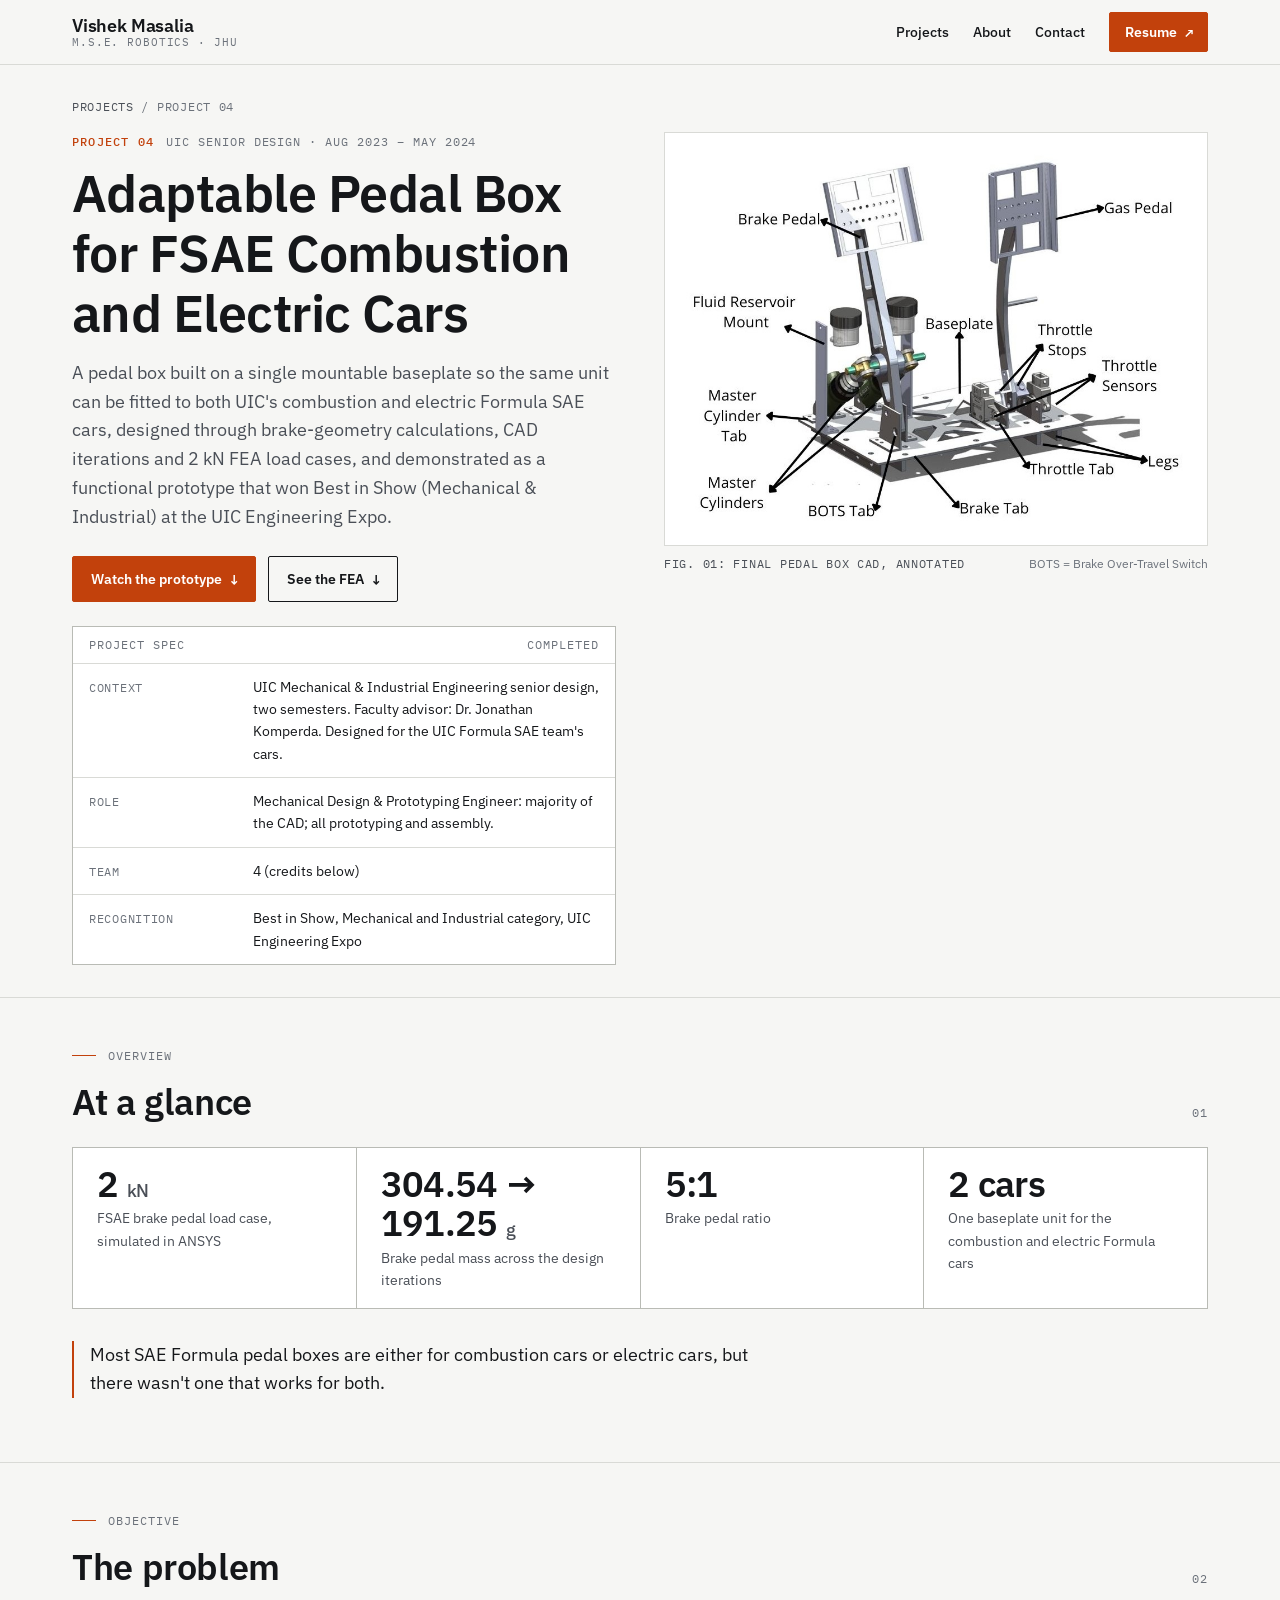
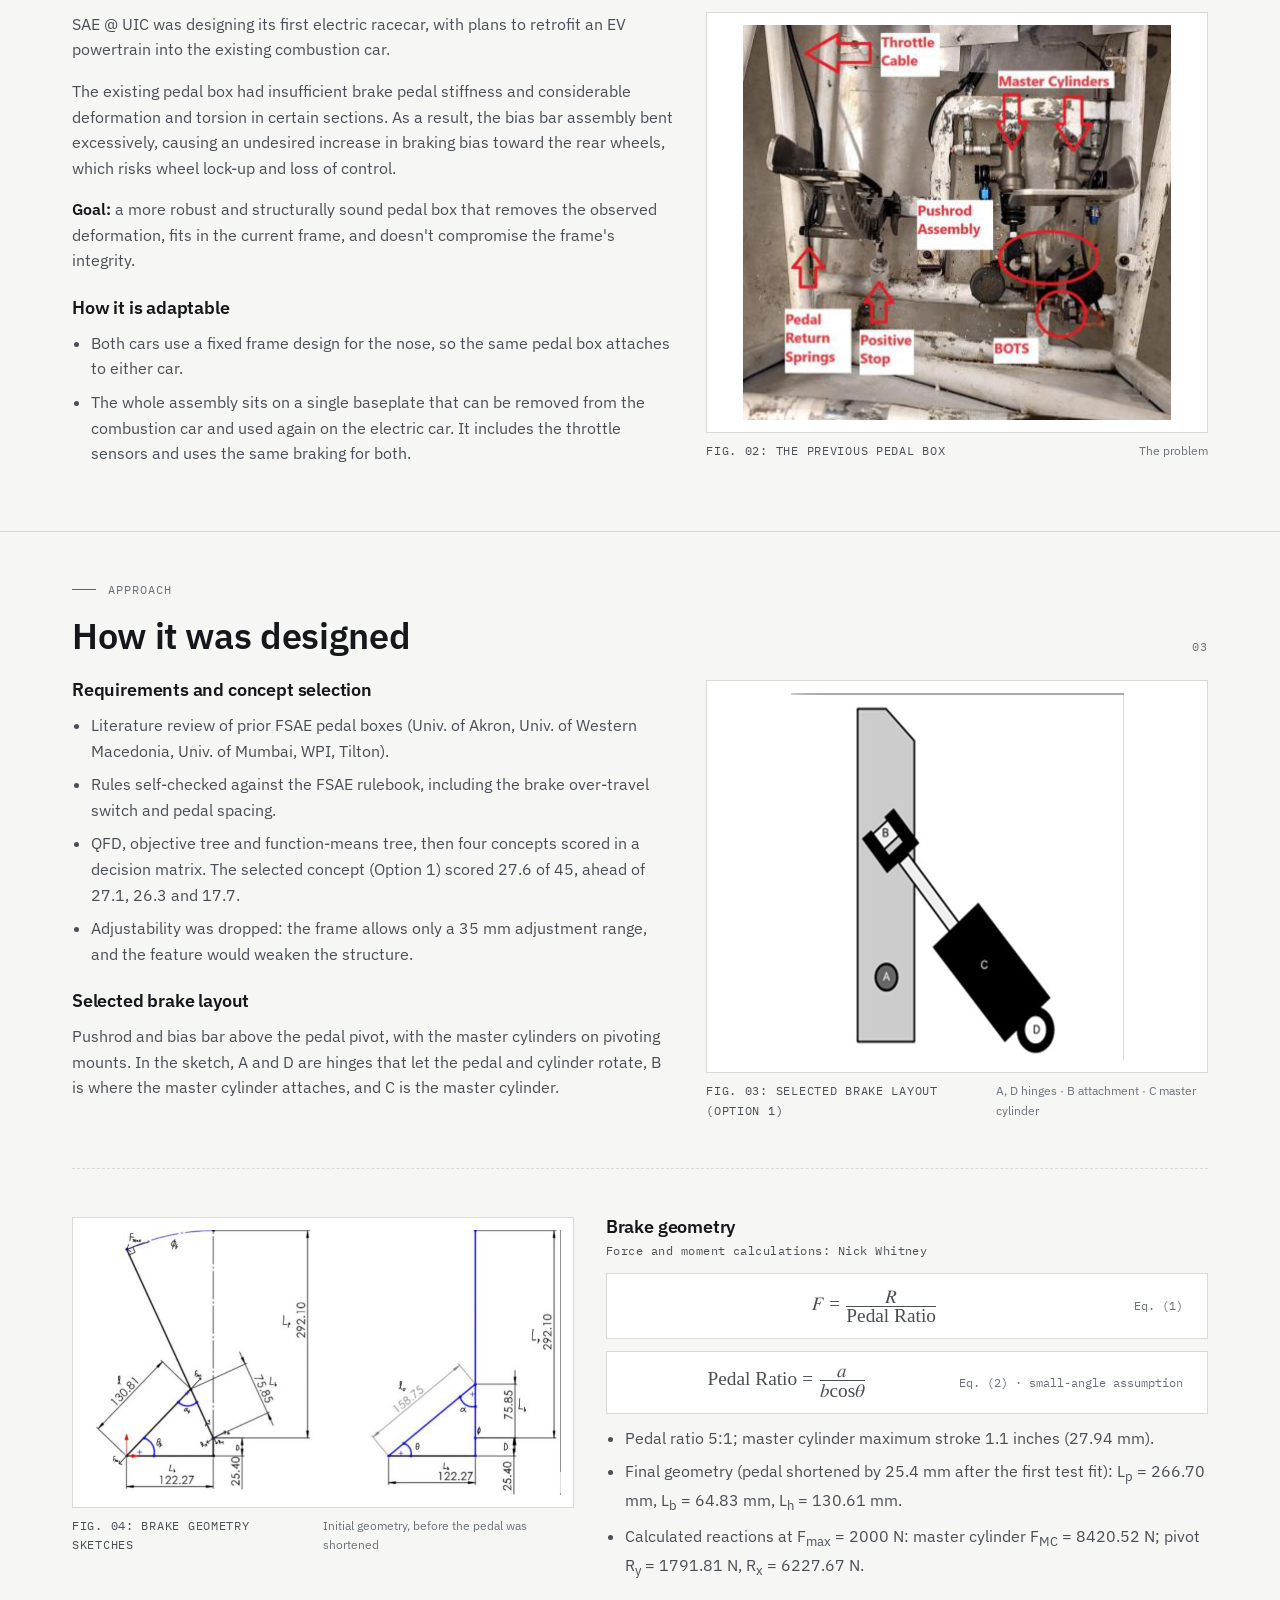
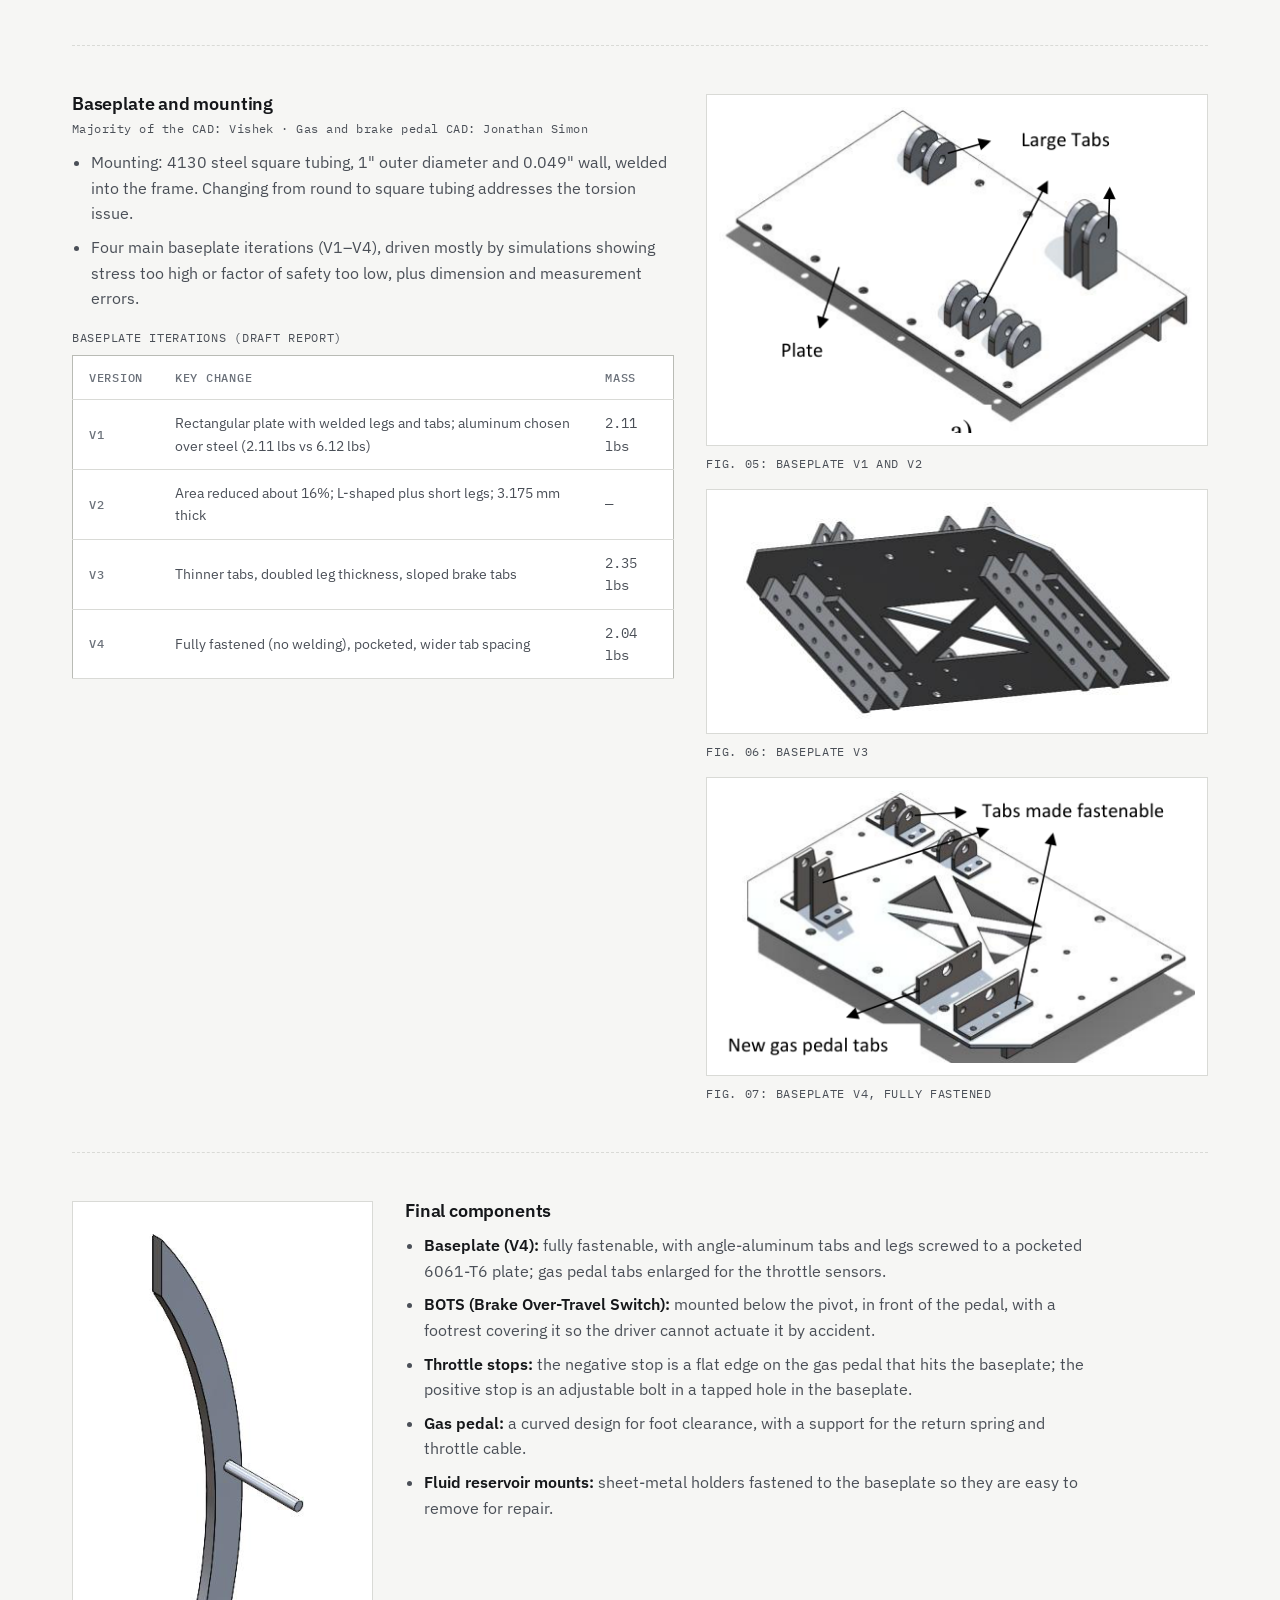
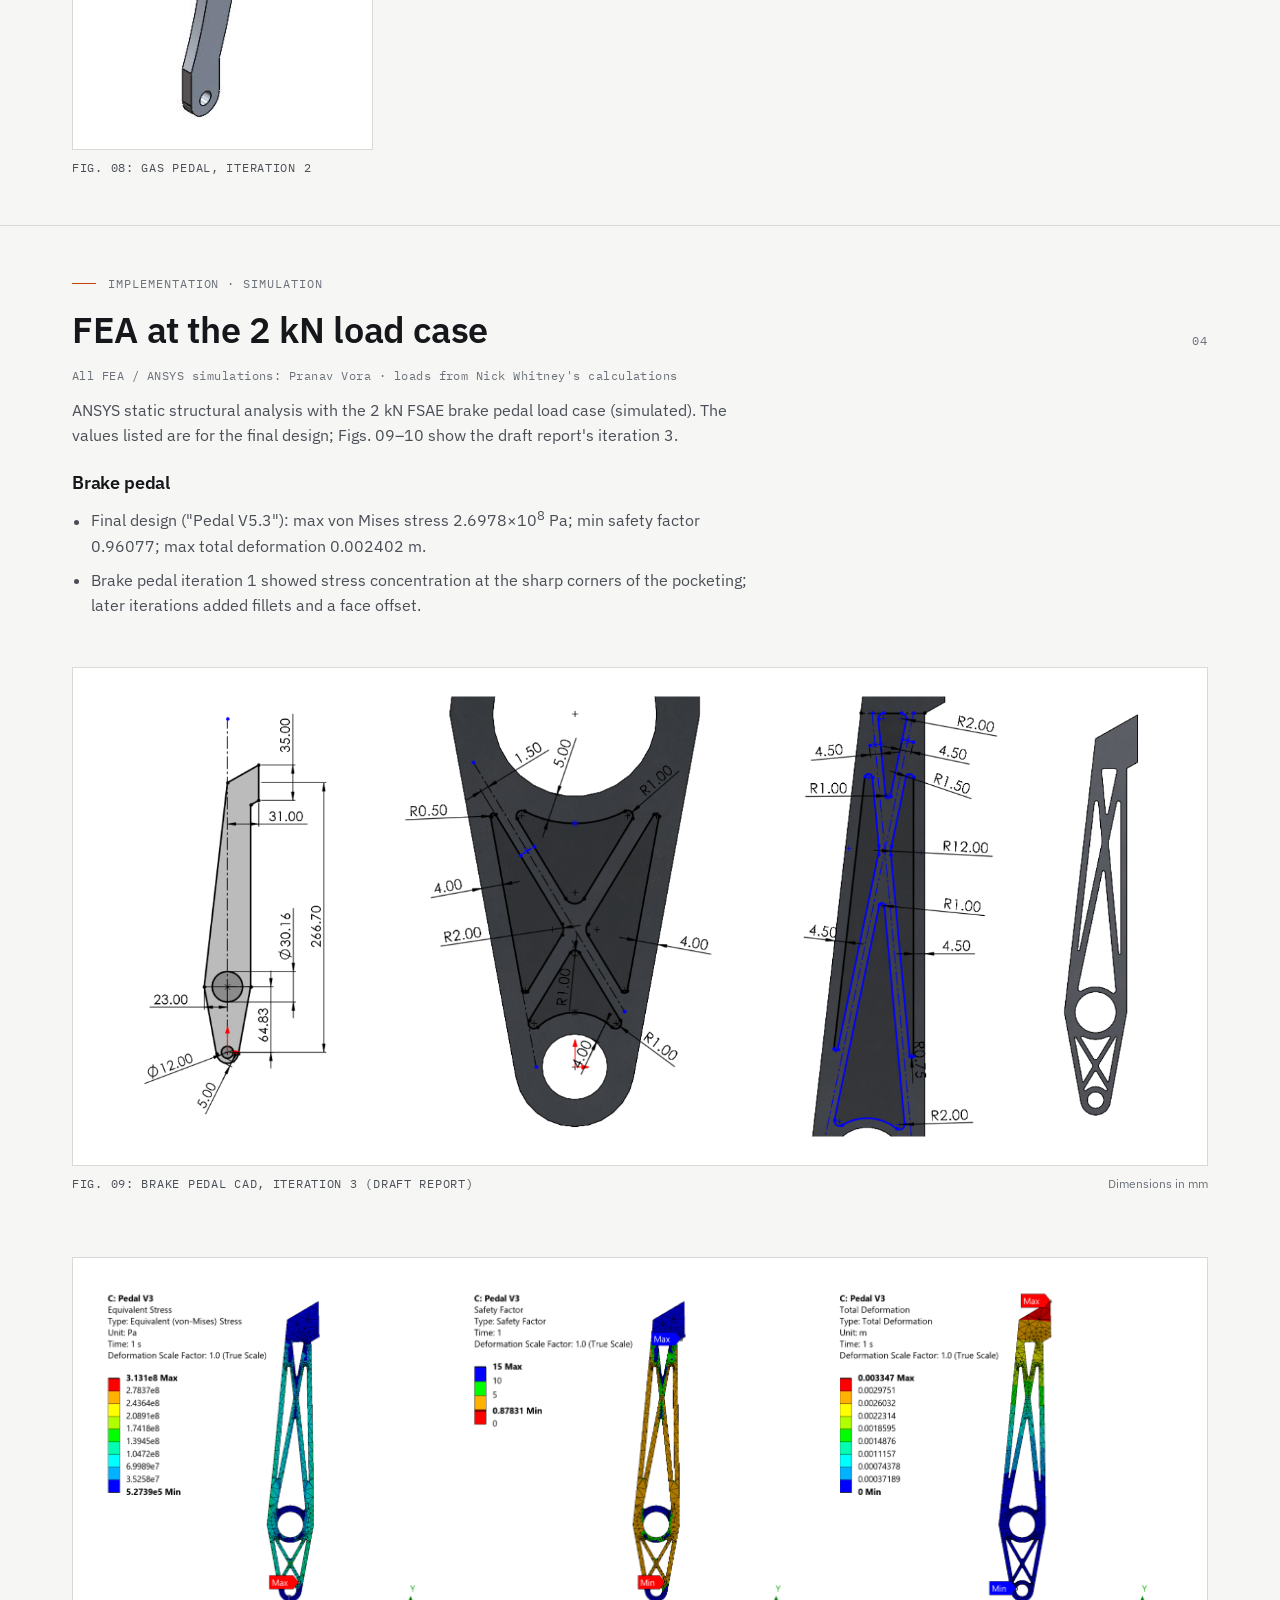
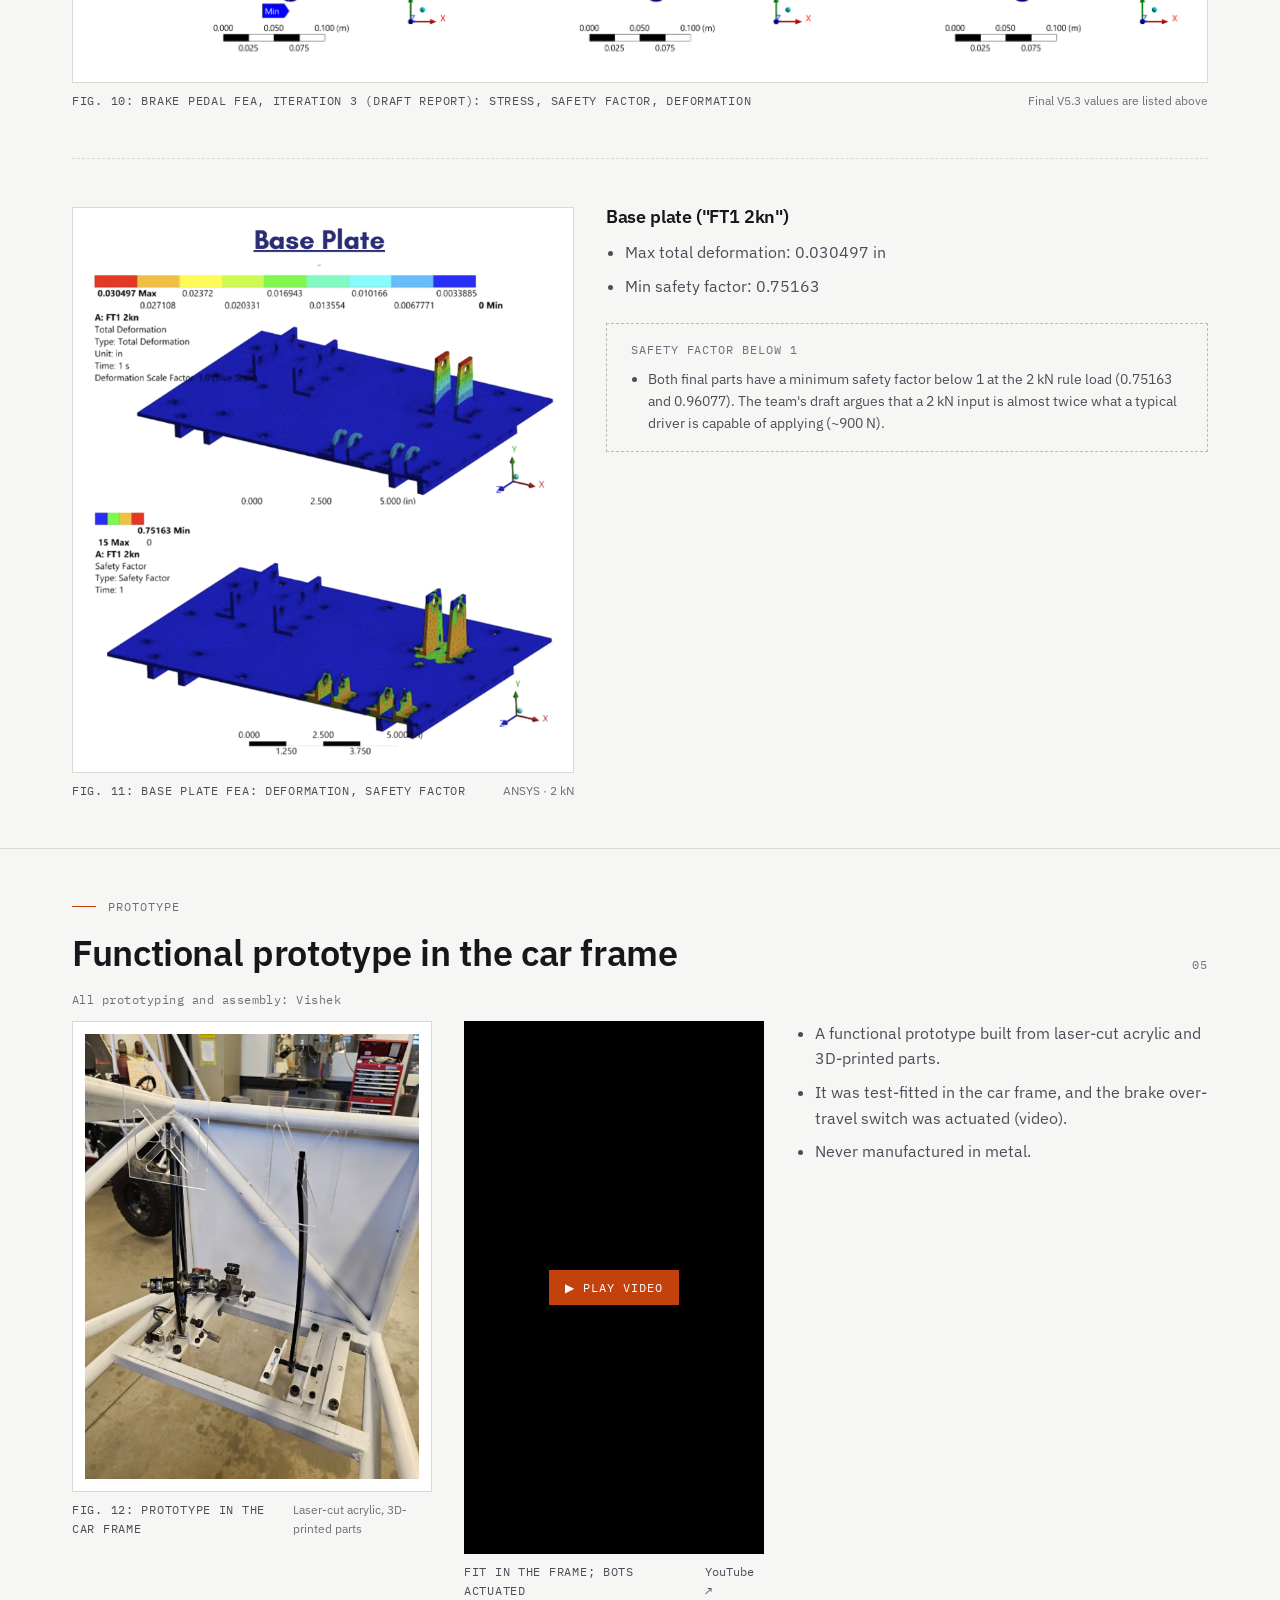
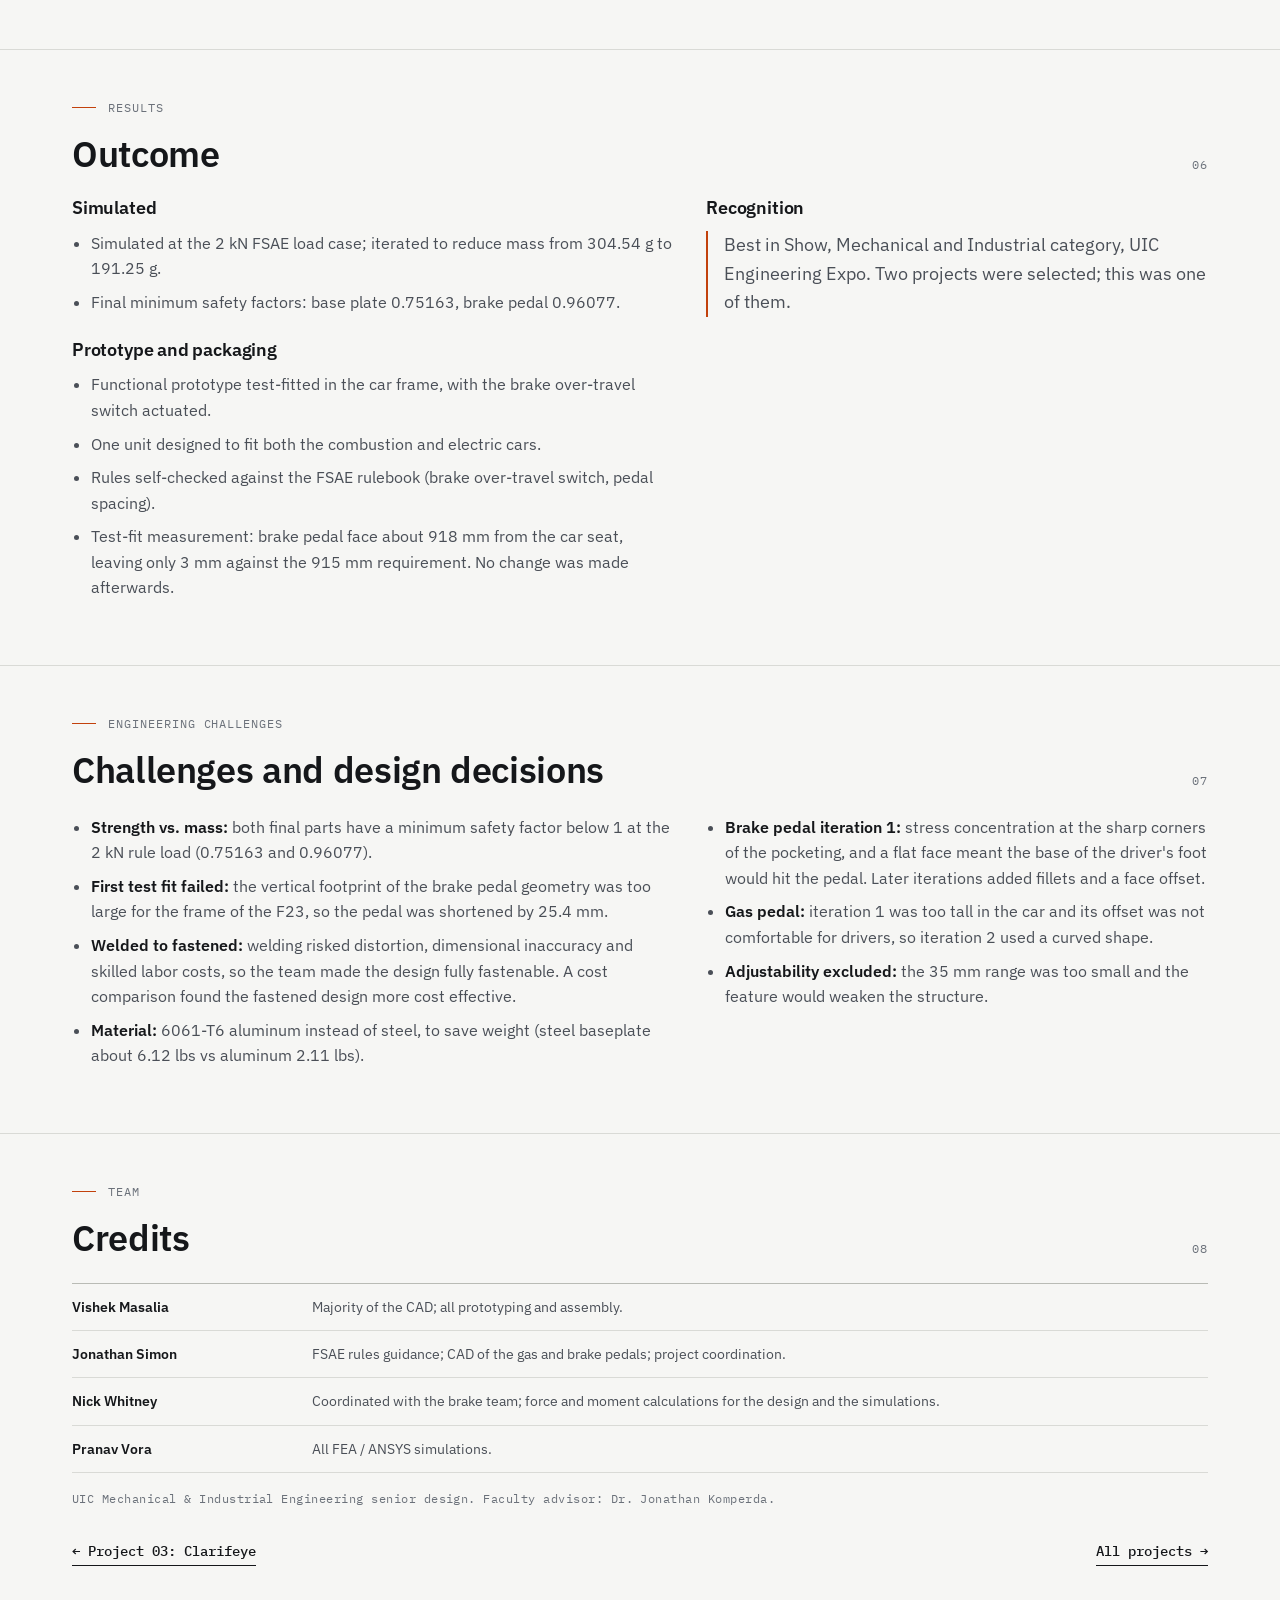
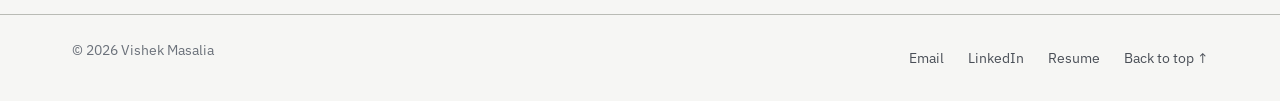
==== projects/adaptable-pedal-box.html @ d157684c "Stage 3, added pedal box project page" ====
<!DOCTYPE html>
<html lang="en" class="no-js">
<head>
  <meta charset="utf-8">
  <meta name="viewport" content="width=device-width, initial-scale=1">
  <title>Adaptable Pedal Box for FSAE Combustion and Electric Cars | Vishek Masalia</title>
  <meta name="description" content="Case study: a baseplate-mounted FSAE pedal box that fits both combustion and electric Formula cars, simulated at the 2 kN brake pedal load case and built as a functional prototype. UIC senior design; Best in Show (Mechanical &amp; Industrial), UIC Engineering Expo.">
  <link rel="canonical" href="https://vishekm.github.io/projects/adaptable-pedal-box.html">
  <meta property="og:type" content="article">
  <meta property="og:title" content="Adaptable Pedal Box for FSAE Combustion and Electric Cars | Vishek Masalia">
  <meta property="og:description" content="One baseplate-mounted pedal box for both combustion and electric Formula SAE cars.">
  <meta property="og:url" content="https://vishekm.github.io/projects/adaptable-pedal-box.html">
  <meta property="og:image" content="https://vishekm.github.io/assets/img/adaptable-pedal-box/pedal-box-cad-annotated.jpg">
  <meta name="twitter:card" content="summary_large_image">
  <link rel="preconnect" href="https://fonts.googleapis.com">
  <link rel="preconnect" href="https://fonts.gstatic.com" crossorigin>
  <link rel="stylesheet" href="https://fonts.googleapis.com/css2?family=IBM+Plex+Mono:wght@400;500&family=IBM+Plex+Sans:wght@400;500;600&display=swap">
  <link rel="stylesheet" href="../css/styles.css">
</head>
<body>

<!-- ===================== SHARED: HEADER (start) =====================
     Canonical copy: partials/header.html. Keep identical on every page;
     only the relative path prefix ({{ROOT}}) changes per folder depth.  -->
<a class="skip-link" href="#main">Skip to content</a>
<header class="site-header">
  <div class="container site-header__inner">
    <a class="brand" href="../index.html" aria-label="Vishek Masalia, home">
      <span class="brand__name">Vishek Masalia</span>
      <span class="brand__sub">M.S.E. Robotics · JHU</span>
    </a>
    <button class="nav-toggle" type="button" aria-expanded="false" aria-controls="site-nav">Menu</button>
    <nav class="site-nav" id="site-nav" aria-label="Primary">
      <ul class="site-nav__list">
        <li><a class="site-nav__link" href="../index.html#projects">Projects</a></li>
        <li><a class="site-nav__link" href="../index.html#about">About</a></li>
        <li><a class="site-nav__link" href="../index.html#contact">Contact</a></li>
        <li><a class="btn btn--primary" href="../docs/resume/MasterResumeOct26.pdf" target="_blank" rel="noopener">Resume <span class="arrow" aria-hidden="true">↗</span></a></li>
      </ul>
    </nav>
  </div>
</header>
<!-- ===================== SHARED: HEADER (end) ===================== -->

<main id="main">

  <!-- ============ HERO ============ -->
  <section class="cs-hero" aria-labelledby="cs-title">
    <div class="container">
      <p class="breadcrumb"><a href="../index.html#projects">Projects</a> / Project 04</p>
      <div class="cs-hero__grid">
        <div>
          <div class="project-card__label">
            <span class="project-card__num">PROJECT 04</span>
            <span class="label">UIC Senior Design · Aug 2023 – May 2024</span>
          </div>
          <h1 class="cs-hero__title" id="cs-title">Adaptable Pedal Box for FSAE Combustion and Electric Cars</h1>
          <p class="cs-hero__summary">A pedal box built on a single mountable baseplate so the same unit can be fitted to both UIC's combustion and electric Formula SAE cars, designed through brake-geometry calculations, CAD iterations and 2 kN FEA load cases, and demonstrated as a functional prototype that won Best in Show (Mechanical &amp; Industrial) at the UIC Engineering Expo.</p>
          <div class="cs-hero__actions">
            <a class="btn btn--primary" href="#demo">Watch the prototype <span class="arrow" aria-hidden="true">↓</span></a>
            <a class="btn btn--ghost" href="#fea">See the FEA <span class="arrow" aria-hidden="true">↓</span></a>
          </div>
          <aside class="spec" aria-label="Project summary">
            <div class="spec__head"><span class="label">Project spec</span><span class="label">Completed</span></div>
            <dl class="spec__rows">
              <div class="spec__row"><dt>Context</dt><dd>UIC Mechanical &amp; Industrial Engineering senior design, two semesters. Faculty advisor: Dr. Jonathan Komperda. Designed for the UIC Formula SAE team's cars.</dd></div>
              <div class="spec__row"><dt>Role</dt><dd>Mechanical Design &amp; Prototyping Engineer: majority of the CAD; all prototyping and assembly.</dd></div>
              <div class="spec__row"><dt>Team</dt><dd>4 (credits below)</dd></div>
              <div class="spec__row"><dt>Recognition</dt><dd>Best in Show, Mechanical and Industrial category, UIC Engineering Expo</dd></div>
            </dl>
          </aside>
        </div>
        <figure class="cs-fig">
          <div class="cs-fig__frame">
            <!-- SOURCE 926x694 px (white margins cropped from the 1920x1080 original). Natural size or smaller, never upscaled. -->
            <img src="../assets/img/adaptable-pedal-box/pedal-box-cad-annotated.jpg" width="926" height="694" alt="Annotated CAD render of the final pedal box: brake and gas pedals, master cylinders, fluid reservoir mount, master cylinder tab, BOTS tab, brake tab, baseplate, throttle stops, throttle sensors, throttle tab and legs.">
          </div>
          <figcaption><span class="fig-label">Fig. 01: Final pedal box CAD, annotated</span><span>BOTS = Brake Over-Travel Switch</span></figcaption>
        </figure>
      </div>
    </div>
  </section>

  <!-- ============ OVERVIEW ============ -->
  <section class="cs-section" id="overview" aria-labelledby="overview-title">
    <div class="container">
      <div class="cs-section__head"><div><p class="eyebrow">Overview</p><h2 id="overview-title">At a glance</h2></div><span class="section__index">01</span></div>
      <div class="stats">
        <div class="stat"><span class="stat__value">2 <small>kN</small></span><span class="stat__label">FSAE brake pedal load case, simulated in ANSYS</span></div>
        <div class="stat"><span class="stat__value">304.54 → 191.25 <small>g</small></span><span class="stat__label">Brake pedal mass across the design iterations</span></div>
        <div class="stat"><span class="stat__value">5:1</span><span class="stat__label">Brake pedal ratio</span></div>
        <div class="stat"><span class="stat__value">2 cars</span><span class="stat__label">One baseplate unit for the combustion and electric Formula cars</span></div>
      </div>
      <p class="cs-quote">Most SAE Formula pedal boxes are either for combustion cars or electric cars, but there wasn't one that works for both.</p>
    </div>
  </section>

  <!-- ============ OBJECTIVE ============ -->
  <section class="cs-section" id="objective" aria-labelledby="objective-title">
    <div class="container">
      <div class="cs-section__head"><div><p class="eyebrow">Objective</p><h2 id="objective-title">The problem</h2></div><span class="section__index">02</span></div>
      <div class="cs-split">
        <div class="cs-prose">
          <p>SAE @ UIC was designing its first electric racecar, with plans to retrofit an EV powertrain into the existing combustion car.</p>
          <p>The existing pedal box had insufficient brake pedal stiffness and considerable deformation and torsion in certain sections. As a result, the bias bar assembly bent excessively, causing an undesired increase in braking bias toward the rear wheels, which risks wheel lock-up and loss of control.</p>
          <p><strong>Goal:</strong> a more robust and structurally sound pedal box that removes the observed deformation, fits in the current frame, and doesn't compromise the frame's integrity.</p>
          <h3>How it is adaptable</h3>
          <ul>
            <li>Both cars use a fixed frame design for the nose, so the same pedal box attaches to either car.</li>
            <li>The whole assembly sits on a single baseplate that can be removed from the combustion car and used again on the electric car. It includes the throttle sensors and uses the same braking for both.</li>
          </ul>
        </div>
        <figure class="cs-fig">
          <!-- LOW-RES SOURCE: 428x395 px, cropped from the draft report render. Natural size. -->
          <div class="cs-fig__frame"><img src="../assets/img/adaptable-pedal-box/fig1-previous-pedal-box-photo-annotated.png" width="428" height="395" loading="lazy" alt="Photo of the previous pedal box with red labels: throttle cable, master cylinders, pushrod assembly, BOTS, pedal return springs and positive stop."></div>
          <figcaption><span class="fig-label">Fig. 02: The previous pedal box</span><span>The problem</span></figcaption>
        </figure>
      </div>
    </div>
  </section>

  <!-- ============ APPROACH ============ -->
  <section class="cs-section" id="approach" aria-labelledby="approach-title">
    <div class="container">
      <div class="cs-section__head"><div><p class="eyebrow">Approach</p><h2 id="approach-title">How it was designed</h2></div><span class="section__index">03</span></div>

      <div class="cs-split">
        <div class="cs-prose">
          <h3>Requirements and concept selection</h3>
          <ul>
            <li>Literature review of prior FSAE pedal boxes (Univ. of Akron, Univ. of Western Macedonia, Univ. of Mumbai, WPI, Tilton).</li>
            <li>Rules self-checked against the FSAE rulebook, including the brake over-travel switch and pedal spacing.</li>
            <li>QFD, objective tree and function-means tree, then four concepts scored in a decision matrix. The selected concept (Option 1) scored 27.6 of 45, ahead of 27.1, 26.3 and 17.7.</li>
            <li>Adjustability was dropped: the frame allows only a 35 mm adjustment range, and the feature would weaken the structure.</li>
          </ul>
          <h3>Selected brake layout</h3>
          <p>Pushrod and bias bar above the pedal pivot, with the master cylinders on pivoting mounts. In the sketch, A and D are hinges that let the pedal and cylinder rotate, B is where the master cylinder attaches, and C is the master cylinder.</p>
        </div>
        <figure class="cs-fig">
          <!-- LOW-RES SOURCE: 333x367 px. Natural size, never upscaled. -->
          <div class="cs-fig__frame"><img src="../assets/img/adaptable-pedal-box/brake-layout-concept.png" width="333" height="367" loading="lazy" alt="Side-view concept sketch of the brake layout: a vertical pedal with hinge A at the bottom, master cylinder attachment B above it, master cylinder C angled down to hinge D."></div>
          <figcaption><span class="fig-label">Fig. 03: Selected brake layout (Option 1)</span><span>A, D hinges · B attachment · C master cylinder</span></figcaption>
        </figure>
      </div>

      <div class="cs-split cs-split--flip">
        <div class="cs-prose">
          <h3>Brake geometry</h3>
          <p class="cs-owner">Force and moment calculations: Nick Whitney</p>
          <div class="eq" role="group" aria-label="Equation 1">
            <math display="block"><mrow><mi>F</mi><mo>=</mo><mfrac><mi>R</mi><mtext>Pedal Ratio</mtext></mfrac></mrow></math>
            <span class="eq__num">Eq. (1)</span>
          </div>
          <div class="eq" role="group" aria-label="Equation 2">
            <math display="block"><mrow><mtext>Pedal Ratio</mtext><mo>=</mo><mfrac><mi>a</mi><mrow><mi>b</mi><mo>&#8290;</mo><mi>cos</mi><mo>&#8289;</mo><mi>θ</mi></mrow></mfrac></mrow></math>
            <span class="eq__num">Eq. (2) · small-angle assumption</span>
          </div>
          <ul>
            <li>Pedal ratio 5:1; master cylinder maximum stroke 1.1 inches (27.94 mm).</li>
            <li>Final geometry (pedal shortened by 25.4 mm after the first test fit): L<sub>p</sub> = 266.70 mm, L<sub>b</sub> = 64.83 mm, L<sub>h</sub> = 130.61 mm.</li>
            <li>Calculated reactions at F<sub>max</sub> = 2000 N: master cylinder F<sub>MC</sub> = 8420.52 N; pivot R<sub>y</sub> = 1791.81 N, R<sub>x</sub> = 6227.67 N.</li>
          </ul>
        </div>
        <figure class="cs-fig">
          <div class="cs-fig__frame"><img src="../assets/img/adaptable-pedal-box/fig9-initial-brake-geometry-sketch.png" width="816" height="455" loading="lazy" alt="Dimensioned SolidWorks 2D sketches of the brake pedal geometry in the uncompressed and compressed positions."></div>
          <figcaption><span class="fig-label">Fig. 04: Brake geometry sketches</span><span>Initial geometry, before the pedal was shortened</span></figcaption>
        </figure>
      </div>

      <div class="cs-split">
        <div class="cs-prose">
          <h3>Baseplate and mounting</h3>
          <p class="cs-owner">Majority of the CAD: Vishek · Gas and brake pedal CAD: Jonathan Simon</p>
          <ul>
            <li>Mounting: 4130 steel square tubing, 1" outer diameter and 0.049" wall, welded into the frame. Changing from round to square tubing addresses the torsion issue.</li>
            <li>Four main baseplate iterations (V1–V4), driven mostly by simulations showing stress too high or factor of safety too low, plus dimension and measurement errors.</li>
          </ul>
          <table class="data-table" style="margin-top: var(--sp-3);">
            <caption>Baseplate iterations (draft report)</caption>
            <thead><tr><th scope="col">Version</th><th scope="col">Key change</th><th scope="col">Mass</th></tr></thead>
            <tbody>
              <tr><th scope="row">V1</th><td>Rectangular plate with welded legs and tabs; aluminum chosen over steel (2.11 lbs vs 6.12 lbs)</td><td class="num">2.11 lbs</td></tr>
              <tr><th scope="row">V2</th><td>Area reduced about 16%; L-shaped plus short legs; 3.175 mm thick</td><td class="num">—</td></tr>
              <tr><th scope="row">V3</th><td>Thinner tabs, doubled leg thickness, sloped brake tabs</td><td class="num">2.35 lbs</td></tr>
              <tr><th scope="row">V4</th><td>Fully fastened (no welding), pocketed, wider tab spacing</td><td class="num">2.04 lbs</td></tr>
            </tbody>
          </table>
        </div>
        <div>
          <!-- LOW-RES SOURCES: 487x333, 429x219, 491x282 px, cropped from the draft report render. Shown at natural size or smaller. -->
          <figure class="cs-fig">
            <div class="cs-fig__frame"><img src="../assets/img/adaptable-pedal-box/baseplate-v1-v2-cad.png" width="487" height="333" loading="lazy" alt="CAD of baseplate V1 with large tabs, and V2 with L-shaped legs and short legs."></div>
            <figcaption><span class="fig-label">Fig. 05: Baseplate V1 and V2</span></figcaption>
          </figure>
          <figure class="cs-fig" style="margin-top: var(--sp-4);">
            <div class="cs-fig__frame"><img src="../assets/img/adaptable-pedal-box/baseplate-v3-cad.png" width="429" height="219" loading="lazy" alt="CAD of baseplate V3."></div>
            <figcaption><span class="fig-label">Fig. 06: Baseplate V3</span></figcaption>
          </figure>
          <figure class="cs-fig" style="margin-top: var(--sp-4);">
            <div class="cs-fig__frame"><img src="../assets/img/adaptable-pedal-box/baseplate-v4-fastened-cad.png" width="491" height="282" loading="lazy" alt="CAD of baseplate V4 with fastened tabs, new gas pedal tabs and pocketing."></div>
            <figcaption><span class="fig-label">Fig. 07: Baseplate V4, fully fastened</span></figcaption>
          </figure>
        </div>
      </div>

      <div class="cs-split cs-split--flip cs-split--narrow-fig" style="grid-template-columns: minmax(0, 3fr) minmax(0, 8fr);">
        <div class="cs-prose">
          <h3>Final components</h3>
          <ul>
            <li><strong>Baseplate (V4):</strong> fully fastenable, with angle-aluminum tabs and legs screwed to a pocketed 6061-T6 plate; gas pedal tabs enlarged for the throttle sensors.</li>
            <li><strong>BOTS (Brake Over-Travel Switch):</strong> mounted below the pivot, in front of the pedal, with a footrest covering it so the driver cannot actuate it by accident.</li>
            <li><strong>Throttle stops:</strong> the negative stop is a flat edge on the gas pedal that hits the baseplate; the positive stop is an adjustable bolt in a tapped hole in the baseplate.</li>
            <li><strong>Gas pedal:</strong> a curved design for foot clearance, with a support for the return spring and throttle cable.</li>
            <li><strong>Fluid reservoir mounts:</strong> sheet-metal holders fastened to the baseplate so they are easy to remove for repair.</li>
          </ul>
        </div>
        <figure class="cs-fig">
          <!-- LOW-RES SOURCE: 214x523 px. Natural size. -->
          <div class="cs-fig__frame"><img src="../assets/img/adaptable-pedal-box/gas-pedal-iter2-render.png" width="214" height="523" loading="lazy" alt="Render of the curved gas pedal, iteration 2."></div>
          <figcaption><span class="fig-label">Fig. 08: Gas pedal, iteration 2</span></figcaption>
        </figure>
      </div>
    </div>
  </section>

  <!-- ============ FEA ============ -->
  <section class="cs-section" id="fea" aria-labelledby="fea-title">
    <div class="container">
      <div class="cs-section__head"><div><p class="eyebrow">Implementation · Simulation</p><h2 id="fea-title">FEA at the 2 kN load case</h2></div><span class="section__index">04</span></div>
      <p class="cs-owner">All FEA / ANSYS simulations: Pranav Vora · loads from Nick Whitney's calculations</p>

      <div class="cs-split" style="grid-template-columns: 1fr;">
        <div class="cs-prose">
          <p>ANSYS static structural analysis with the 2 kN FSAE brake pedal load case (simulated). The values listed are for the final design; Figs. 09–10 show the draft report's iteration 3.</p>
          <h3>Brake pedal</h3>
          <ul>
            <li>Final design ("Pedal V5.3"): max von Mises stress 2.6978×10<sup>8</sup> Pa; min safety factor 0.96077; max total deformation 0.002402 m.</li>
            <li>Brake pedal iteration 1 showed stress concentration at the sharp corners of the pocketing; later iterations added fillets and a face offset.</li>
          </ul>
        </div>
        <figure class="cs-fig">
          <!-- Composite of the four original Fig. 26 images extracted from the draft .docx (407x696, 583x643, 318x650, 232x652), set to 640 px tall. Composite 1615x688. -->
          <div class="cs-fig__frame"><img src="../assets/img/adaptable-pedal-box/brake-pedal-iter3-cad.png" width="1615" height="688" loading="lazy" alt="Brake pedal CAD, final draft iteration: dimensioned side drawing (266.70 mm overall, 64.83 mm pivot to bias bar, 12 mm pivot hole), two close-ups of the pocketing with fillet radii, and a render of the pocketed pedal."></div>
          <figcaption><span class="fig-label">Fig. 09: Brake pedal CAD, iteration 3 (draft report)</span><span>Dimensions in mm</span></figcaption>
        </figure>
        <figure class="cs-fig" style="margin-top: var(--sp-6);">
          <!-- Composite of the original Fig. 28 plots from the draft .docx (stress 1026x1090, safety factor 728x775, deformation 1026x1090), 770 px tall. Composite 2269x818.
               NOTE: these are the draft's Iteration 3 ("Pedal V3") results; the page text lists the final V5.3 values (content file lines 5, 107). -->
          <div class="cs-fig__frame"><img src="../assets/img/adaptable-pedal-box/brake-pedal-iter3-fea.png" width="2269" height="818" loading="lazy" alt="Three ANSYS plots of brake pedal iteration 3 from the draft report: equivalent von Mises stress, safety factor, and total deformation."></div>
          <figcaption><span class="fig-label">Fig. 10: Brake pedal FEA, iteration 3 (draft report): stress, safety factor, deformation</span><span>Final V5.3 values are listed above</span></figcaption>
        </figure>
      </div>

      <div class="cs-split cs-split--flip">
        <div class="cs-prose">
          <h3>Base plate ("FT1 2kn")</h3>
          <ul>
            <li>Max total deformation: 0.030497 in</li>
            <li>Min safety factor: 0.75163</li>
          </ul>
          <div class="note-box">
            <span class="label">Safety factor below 1</span>
            <ul>
              <li>Both final parts have a minimum safety factor below 1 at the 2 kN rule load (0.75163 and 0.96077). The team's draft argues that a 2 kN input is almost twice what a typical driver is capable of applying (~900 N).</li>
            </ul>
          </div>
        </div>
        <figure class="cs-fig">
          <!-- SOURCE 695x788 px; slightly soft but legible (content file line 151). -->
          <div class="cs-fig__frame"><img src="../assets/img/adaptable-pedal-box/base-plate-fea.png" width="695" height="788" loading="lazy" style="max-height:620px;width:auto;" alt="Two ANSYS plots of the base plate (FT1 2kn): total deformation with a maximum of 0.030497 inches, and safety factor with a minimum of 0.75163."></div>
          <figcaption><span class="fig-label">Fig. 11: Base plate FEA: deformation, safety factor</span><span>ANSYS · 2 kN</span></figcaption>
        </figure>
      </div>
    </div>
  </section>

  <!-- ============ PROTOTYPE + VIDEO ============ -->
  <section class="cs-section" id="demo" aria-labelledby="demo-title">
    <div class="container">
      <div class="cs-section__head"><div><p class="eyebrow">Prototype</p><h2 id="demo-title">Functional prototype in the car frame</h2></div><span class="section__index">05</span></div>
      <p class="cs-owner">All prototyping and assembly: Vishek</p>
      <div class="cs-shorts">
        <figure class="cs-fig" style="width: 360px;">
          <!-- SOURCE 960x1280 px; shown at ~360 px wide. -->
          <div class="cs-fig__frame"><img src="../assets/img/adaptable-pedal-box/prototype-in-car.jpg" width="960" height="1280" loading="lazy" alt="The prototype mounted in the white tubular car frame: clear acrylic pedal faces on black pedal arms, white 3D-printed mounts and master cylinders."></div>
          <figcaption><span class="fig-label">Fig. 12: Prototype in the car frame</span><span>Laser-cut acrylic, 3D-printed parts</span></figcaption>
        </figure>
        <figure class="cs-fig">
          <!-- Portrait YouTube Short, click-to-load facade (js/main.js). -->
          <div class="yt yt--short" data-yt-id="MlWG3QijzkE" data-yt-title="Pedal box prototype in the car frame">
            <img src="https://i.ytimg.com/vi/MlWG3QijzkE/hqdefault.jpg" width="480" height="360" loading="lazy" alt="Video thumbnail: pedal box prototype in the car frame">
            <button class="yt__btn" type="button" aria-label="Play prototype video"><span>▶ Play video</span></button>
          </div>
          <figcaption><span class="fig-label">Fit in the frame; BOTS actuated</span><a href="https://youtube.com/shorts/MlWG3QijzkE" target="_blank" rel="noopener">YouTube ↗</a></figcaption>
        </figure>
        <div class="cs-prose" style="flex: 1 1 280px;">
          <ul>
            <li>A functional prototype built from laser-cut acrylic and 3D-printed parts.</li>
            <li>It was test-fitted in the car frame, and the brake over-travel switch was actuated (video).</li>
            <li>Never manufactured in metal.</li>
          </ul>
        </div>
      </div>
    </div>
  </section>

  <!-- ============ RESULTS ============ -->
  <section class="cs-section" id="results" aria-labelledby="results-title">
    <div class="container">
      <div class="cs-section__head"><div><p class="eyebrow">Results</p><h2 id="results-title">Outcome</h2></div><span class="section__index">06</span></div>
      <div class="cs-split">
        <div class="cs-prose">
          <h3>Simulated</h3>
          <ul>
            <li>Simulated at the 2 kN FSAE load case; iterated to reduce mass from 304.54 g to 191.25 g.</li>
            <li>Final minimum safety factors: base plate 0.75163, brake pedal 0.96077.</li>
          </ul>
          <h3>Prototype and packaging</h3>
          <ul>
            <li>Functional prototype test-fitted in the car frame, with the brake over-travel switch actuated.</li>
            <li>One unit designed to fit both the combustion and electric cars.</li>
            <li>Rules self-checked against the FSAE rulebook (brake over-travel switch, pedal spacing).</li>
            <li>Test-fit measurement: brake pedal face about 918 mm from the car seat, leaving only 3 mm against the 915 mm requirement. No change was made afterwards.</li>
          </ul>
        </div>
        <div class="cs-prose">
          <h3>Recognition</h3>
          <p class="cs-quote">Best in Show, Mechanical and Industrial category, UIC Engineering Expo. Two projects were selected; this was one of them.</p>
        </div>
      </div>
    </div>
  </section>

  <!-- ============ CHALLENGES ============ -->
  <section class="cs-section" id="challenges" aria-labelledby="challenges-title">
    <div class="container">
      <div class="cs-section__head"><div><p class="eyebrow">Engineering challenges</p><h2 id="challenges-title">Challenges and design decisions</h2></div><span class="section__index">07</span></div>
      <div class="cs-split">
        <div class="cs-prose">
          <ul>
            <li><strong>Strength vs. mass:</strong> both final parts have a minimum safety factor below 1 at the 2 kN rule load (0.75163 and 0.96077).</li>
            <li><strong>First test fit failed:</strong> the vertical footprint of the brake pedal geometry was too large for the frame of the F23, so the pedal was shortened by 25.4 mm.</li>
            <li><strong>Welded to fastened:</strong> welding risked distortion, dimensional inaccuracy and skilled labor costs, so the team made the design fully fastenable. A cost comparison found the fastened design more cost effective.</li>
            <li><strong>Material:</strong> 6061-T6 aluminum instead of steel, to save weight (steel baseplate about 6.12 lbs vs aluminum 2.11 lbs).</li>
          </ul>
        </div>
        <div class="cs-prose">
          <ul>
            <li><strong>Brake pedal iteration 1:</strong> stress concentration at the sharp corners of the pocketing, and a flat face meant the base of the driver's foot would hit the pedal. Later iterations added fillets and a face offset.</li>
            <li><strong>Gas pedal:</strong> iteration 1 was too tall in the car and its offset was not comfortable for drivers, so iteration 2 used a curved shape.</li>
            <li><strong>Adjustability excluded:</strong> the 35 mm range was too small and the feature would weaken the structure.</li>
          </ul>
        </div>
      </div>
      <!-- Takeaways: NOT IN SOURCES (content file line 139), so no Takeaways section on this page. -->
    </div>
  </section>

  <!-- ============ CREDITS ============ -->
  <section class="cs-section" id="credits" aria-labelledby="credits-title">
    <div class="container">
      <div class="cs-section__head"><div><p class="eyebrow">Team</p><h2 id="credits-title">Credits</h2></div><span class="section__index">08</span></div>
      <ul class="credits">
        <li><span>Vishek Masalia</span><span>Majority of the CAD; all prototyping and assembly.</span></li>
        <li><span>Jonathan Simon</span><span>FSAE rules guidance; CAD of the gas and brake pedals; project coordination.</span></li>
        <li><span>Nick Whitney</span><span>Coordinated with the brake team; force and moment calculations for the design and the simulations.</span></li>
        <li><span>Pranav Vora</span><span>All FEA / ANSYS simulations.</span></li>
      </ul>
      <p class="cs-owner" style="margin-top: var(--sp-4);">UIC Mechanical &amp; Industrial Engineering senior design. Faculty advisor: Dr. Jonathan Komperda.</p>
      <div class="cs-nextprev" style="margin-top: var(--sp-6);">
        <a class="link-arrow" href="clarifeye.html"><span aria-hidden="true">←</span> Project 03: Clarifeye</a>
        <a class="link-arrow" href="../index.html#projects">All projects <span aria-hidden="true">→</span></a>
        <!-- TODO (Stage 3+): next-project link once projects/autonomous-writing-device.html exists -->
      </div>
    </div>
  </section>

</main>

<!-- ===================== SHARED: FOOTER (start) =====================
     Canonical copy: partials/footer.html. Keep identical on every page. -->
<footer class="site-footer">
  <div class="container site-footer__inner">
    <p>© <span data-year>2026</span> Vishek Masalia</p>
    <ul class="site-footer__links">
      <li><a href="mailto:vishekmasalia@gmail.com">Email</a></li>
      <li><a href="https://www.linkedin.com/in/vishekmasalia" target="_blank" rel="noopener">LinkedIn</a></li>
      <li><a href="../docs/resume/MasterResumeOct26.pdf" target="_blank" rel="noopener">Resume</a></li>
      <li><a href="#main">Back to top ↑</a></li>
    </ul>
  </div>
</footer>
<!-- ===================== SHARED: FOOTER (end) ===================== -->

<script src="../js/main.js" defer></script>
</body>
</html>
---- css/styles.css ----
/* ==========================================================================
   Vishek Masalia: portfolio design system
   Shared by every page. Design tokens live in :root.
   Direction (CLAUDE.md): precise, engineered, neutral base, one flat accent,
   thin rules, figure labels, spec-sheet captions. No gradients/glows/blobs.
   NOTE: built in Stage 2 from CLAUDE.md because the referenced approved
   style-guide.html / css / js were not present in the repo. Pending approval.
   ========================================================================== */

/* ---------- 1. Tokens ---------- */
:root {
  /* Neutral base */
  --c-bg: #f6f6f4;
  --c-surface: #ffffff;
  --c-ink: #15171a;          /* primary text */
  --c-ink-2: #4a4f57;        /* secondary text  (7.9:1 on bg) */
  --c-ink-3: #6b717a;        /* captions/meta   (4.8:1 on bg) */
  --c-rule: #d9dad6;         /* hairlines */
  --c-rule-strong: #b9bbb5;
  --c-plate: #ecedea;        /* image plates */

  /* Single accent (flat) */
  --c-accent: #c2410c;       /* 5.2:1 on white */
  --c-accent-ink: #ffffff;
  --c-accent-tint: #fbeee7;

  /* Status */
  --c-status-bg: #fff4d6;
  --c-status-ink: #6b4a00;

  /* Type */
  --font-sans: "IBM Plex Sans", system-ui, -apple-system, "Segoe UI", Roboto, Arial, sans-serif;
  --font-mono: "IBM Plex Mono", ui-monospace, "SFMono-Regular", Consolas, monospace;
  --fs-xs: 0.75rem;
  --fs-sm: 0.875rem;
  --fs-base: 1rem;
  --fs-md: 1.125rem;
  --fs-lg: 1.375rem;
  --fs-xl: clamp(1.6rem, 1.2rem + 1.4vw, 2.25rem);
  --fs-xxl: clamp(2rem, 1.4rem + 2.4vw, 3.25rem);
  --lh-tight: 1.15;
  --lh-body: 1.6;

  /* Space & layout */
  --sp-1: 0.25rem; --sp-2: 0.5rem; --sp-3: 0.75rem; --sp-4: 1rem;
  --sp-5: 1.5rem;  --sp-6: 2rem;   --sp-7: 3rem;    --sp-8: 4.5rem;
  --container: 1200px;
  --gutter: clamp(1rem, 0.5rem + 2vw, 2rem);
  --header-h: 64px;
  --radius: 2px;

  --ease: cubic-bezier(.2,.6,.2,1);
  --dur: 220ms;
}

/* ---------- 2. Base ---------- */
*, *::before, *::after { box-sizing: border-box; }
html { scroll-behavior: smooth; scroll-padding-top: calc(var(--header-h) + 12px); -webkit-text-size-adjust: 100%; }
body {
  margin: 0;
  background: var(--c-bg);
  color: var(--c-ink);
  font-family: var(--font-sans);
  font-size: var(--fs-base);
  line-height: var(--lh-body);
  text-rendering: optimizeLegibility;
}
img, svg, video { display: block; max-width: 100%; height: auto; }
h1, h2, h3, h4 { margin: 0; line-height: var(--lh-tight); font-weight: 600; letter-spacing: -0.01em; }
p { margin: 0 0 var(--sp-4); }
ul { margin: 0; padding: 0; }
a { color: inherit; text-decoration-thickness: 1px; text-underline-offset: 3px; }
a:hover { color: var(--c-accent); }
:focus-visible { outline: 2px solid var(--c-accent); outline-offset: 3px; border-radius: var(--radius); }

.skip-link {
  position: absolute; left: var(--sp-4); top: -100px; z-index: 100;
  background: var(--c-ink); color: #fff; padding: var(--sp-2) var(--sp-4); text-decoration: none;
}
.skip-link:focus { top: var(--sp-3); color: #fff; }
.visually-hidden { position: absolute !important; width: 1px; height: 1px; overflow: hidden; clip: rect(0 0 0 0); white-space: nowrap; }

.container { width: 100%; max-width: var(--container); margin-inline: auto; padding-inline: var(--gutter); }

/* ---------- 3. Technical micro-typography ---------- */
.mono, .label, .fig-label, .eyebrow { font-family: var(--font-mono); }
.label, .eyebrow {
  font-size: var(--fs-xs); letter-spacing: 0.08em; text-transform: uppercase; color: var(--c-ink-3);
}
.eyebrow { display: flex; align-items: center; gap: var(--sp-3); }
.eyebrow::before { content: ""; width: 24px; height: 1px; background: var(--c-accent); }
.fig-label { font-size: var(--fs-xs); letter-spacing: 0.06em; text-transform: uppercase; color: var(--c-ink-3); }

.tag-list { display: flex; flex-wrap: wrap; gap: var(--sp-2); list-style: none; }
.tag {
  font-family: var(--font-mono); font-size: var(--fs-xs); color: var(--c-ink-2);
  border: 1px solid var(--c-rule-strong); padding: 2px 8px; border-radius: var(--radius); background: var(--c-surface);
}

.status {
  display: inline-flex; align-items: center; gap: 6px;
  font-family: var(--font-mono); font-size: var(--fs-xs); letter-spacing: 0.06em; text-transform: uppercase;
  background: var(--c-status-bg); color: var(--c-status-ink); padding: 2px 8px; border-radius: var(--radius);
  border: 1px solid #ecd9a3;
}
.status::before { content: ""; width: 6px; height: 6px; border-radius: 50%; background: currentColor; }

/* ---------- 4. Buttons & links ---------- */
.btn {
  display: inline-flex; align-items: center; gap: var(--sp-2);
  font-family: var(--font-sans); font-size: var(--fs-sm); font-weight: 600;
  padding: 0.7rem 1.1rem; border-radius: var(--radius); border: 1px solid var(--c-ink);
  text-decoration: none; cursor: pointer;
  transition: background var(--dur) var(--ease), color var(--dur) var(--ease), border-color var(--dur) var(--ease);
}
.btn--primary { background: var(--c-accent); border-color: var(--c-accent); color: var(--c-accent-ink); }
.btn--primary:hover { background: #a3360a; border-color: #a3360a; color: #fff; }
.btn--ghost { background: transparent; color: var(--c-ink); }
.btn--ghost:hover { background: var(--c-ink); color: #fff; }
.btn .arrow { font-family: var(--font-mono); }

.link-arrow {
  font-family: var(--font-mono); font-size: var(--fs-sm); font-weight: 500; text-decoration: none;
  display: inline-flex; gap: var(--sp-2); align-items: center; color: var(--c-ink);
  border-bottom: 1px solid var(--c-ink); padding-bottom: 2px;
}
.link-arrow:hover { color: var(--c-accent); border-color: var(--c-accent); }

/* ---------- 5. Shared header (identical on all pages) ---------- */
.site-header {
  position: sticky; top: 0; z-index: 50;
  background: rgba(246, 246, 244, 0.97);
  border-bottom: 1px solid var(--c-rule);
}
.site-header__inner { display: flex; align-items: center; justify-content: space-between; height: var(--header-h); gap: var(--sp-5); }
.brand { display: flex; flex-direction: column; text-decoration: none; line-height: 1.1; }
.brand__name { font-weight: 600; font-size: var(--fs-md); letter-spacing: -0.01em; }
.brand__sub { font-family: var(--font-mono); font-size: 0.6875rem; letter-spacing: 0.08em; text-transform: uppercase; color: var(--c-ink-3); }
.brand:hover .brand__name { color: var(--c-accent); }

.site-nav__list { display: flex; align-items: center; gap: var(--sp-5); list-style: none; }
.site-nav__link { font-size: var(--fs-sm); font-weight: 500; text-decoration: none; padding: var(--sp-2) 0; border-bottom: 1px solid transparent; }
.site-nav__link:hover, .site-nav__link[aria-current="page"] { color: var(--c-ink); border-bottom-color: var(--c-accent); }
.site-nav .btn { padding: 0.5rem 0.9rem; }

.nav-toggle {
  display: none; background: none; border: 1px solid var(--c-rule-strong); border-radius: var(--radius);
  padding: 0.45rem 0.7rem; font-family: var(--font-mono); font-size: var(--fs-xs); letter-spacing: 0.08em;
  text-transform: uppercase; color: var(--c-ink); cursor: pointer;
}

@media (max-width: 760px) {
  .nav-toggle { display: inline-flex; }
  .site-nav { position: absolute; inset: var(--header-h) 0 auto 0; background: var(--c-bg); border-bottom: 1px solid var(--c-rule); display: none; }
  .site-nav.is-open { display: block; }
  .site-nav__list { flex-direction: column; align-items: stretch; gap: 0; padding: var(--sp-2) var(--gutter) var(--sp-5); }
  .site-nav__list li { border-top: 1px solid var(--c-rule); }
  .site-nav__link { display: block; padding: var(--sp-4) 0; border-bottom: 0; }
  .site-nav__list li:last-child { border-top: 0; padding-top: var(--sp-4); }
  .site-nav .btn { width: 100%; justify-content: center; padding: 0.75rem; }
}

/* ---------- 6. Sections ---------- */
.section { padding-block: var(--sp-8); border-top: 1px solid var(--c-rule); }
.section__head { display: grid; grid-template-columns: 1fr auto; align-items: end; gap: var(--sp-4); margin-bottom: var(--sp-6); }
.section__title { font-size: var(--fs-xl); margin-top: var(--sp-2); }
.section__intro { color: var(--c-ink-2); max-width: 62ch; margin: var(--sp-3) 0 0; }
.section__index { font-family: var(--font-mono); font-size: var(--fs-xs); color: var(--c-ink-3); letter-spacing: 0.08em; }

/* ---------- 7. Hero (compact) ---------- */
.hero { padding-block: var(--sp-5) var(--sp-5); }
.hero__grid { display: grid; grid-template-columns: minmax(0, 7fr) minmax(0, 5fr); gap: var(--sp-7); align-items: end; }
.hero__title { font-size: var(--fs-xxl); margin: var(--sp-3) 0 var(--sp-4); }
.hero__statement { font-size: var(--fs-md); color: var(--c-ink-2); max-width: 58ch; }
.hero__actions { display: flex; flex-wrap: wrap; gap: var(--sp-3); margin-top: var(--sp-5); }
.hero__summary {
  margin-top: var(--sp-5); padding-top: var(--sp-3); border-top: 1px solid var(--c-rule);
  font-family: var(--font-mono); font-size: var(--fs-xs); color: var(--c-ink-2); letter-spacing: 0.02em;
}
.hero__summary .label { margin-right: var(--sp-3); }

.spec { border: 1px solid var(--c-rule-strong); background: var(--c-surface); }
.spec__head { display: flex; justify-content: space-between; padding: var(--sp-2) var(--sp-4); border-bottom: 1px solid var(--c-rule); }
.spec__rows { margin: 0; }
.spec__row { display: grid; grid-template-columns: 9.5rem 1fr; gap: var(--sp-3); padding: var(--sp-3) var(--sp-4); border-bottom: 1px solid var(--c-rule); font-size: var(--fs-sm); }
.spec__row:last-child { border-bottom: 0; }
.spec__row dt { font-family: var(--font-mono); font-size: var(--fs-xs); text-transform: uppercase; letter-spacing: 0.06em; color: var(--c-ink-3); padding-top: 2px; }
.spec__row dd { margin: 0; }

/* ---------- 8. Featured project cards ---------- */
.projects { display: grid; gap: var(--sp-7); }
.project-card {
  display: grid; grid-template-columns: minmax(0, 7fr) minmax(0, 5fr); gap: var(--sp-6); align-items: center;
  padding-bottom: var(--sp-7); border-bottom: 1px solid var(--c-rule);
}
.project-card:last-child { border-bottom: 0; padding-bottom: 0; }
.project-card:nth-child(even) { grid-template-columns: minmax(0, 5fr) minmax(0, 7fr); }
.project-card:nth-child(even) .project-card__media { order: 2; }

.project-card__media { margin: 0; }
.plate {
  position: relative; background: var(--c-plate); border: 1px solid var(--c-rule);
  aspect-ratio: 4 / 3; display: flex; align-items: center; justify-content: center; overflow: hidden;
}
.plate img { width: 100%; height: 100%; object-fit: cover; transition: transform 600ms var(--ease); }
/* Low-res sources: shown at natural size or smaller, never upscaled */
.plate--native { padding: var(--sp-5); }
.plate--native img { width: auto; height: auto; max-width: 100%; max-height: 100%; object-fit: contain; }
.plate--wide { aspect-ratio: 16 / 9; }
.plate video { width: 100%; height: 100%; object-fit: cover; display: block; }
.plate--contain img { object-fit: contain; background: var(--c-surface); }
/* Fill plate height, keep aspect ratio (no cropping); used where Vishek approved slight upscaling */
.plate--fill img { width: auto; height: 100%; max-width: 100%; object-fit: contain; }
.project-card:hover .plate:not(.plate--native) img { transform: scale(1.015); }
.plate__corner {
  position: absolute; top: 0; left: 0; font-family: var(--font-mono); font-size: 0.6875rem; letter-spacing: 0.08em;
  background: var(--c-ink); color: #fff; padding: 2px 8px; text-transform: uppercase;
}
.figcaption { display: flex; justify-content: space-between; gap: var(--sp-4); padding-top: var(--sp-2); font-size: var(--fs-xs); color: var(--c-ink-3); }
.figcaption .fig-label { color: var(--c-ink-2); }

.project-card__label { display: flex; align-items: center; gap: var(--sp-3); flex-wrap: wrap; }
.project-card__num { font-family: var(--font-mono); font-size: var(--fs-xs); letter-spacing: 0.1em; color: var(--c-accent); font-weight: 500; }
.project-card__title { font-size: var(--fs-lg); margin: var(--sp-3) 0 var(--sp-3); }
.project-card__title a { text-decoration: none; }
.project-card__text { color: var(--c-ink-2); }
.project-card__role { font-size: var(--fs-sm); color: var(--c-ink-2); border-left: 2px solid var(--c-accent); padding-left: var(--sp-3); margin: var(--sp-4) 0; }
.project-card__role strong { font-family: var(--font-mono); font-size: var(--fs-xs); text-transform: uppercase; letter-spacing: 0.06em; color: var(--c-ink-3); font-weight: 500; display: block; }
.project-card .tag-list { margin: var(--sp-4) 0 var(--sp-5); }

/* In-progress strip */
.current { margin-top: var(--sp-7); border: 1px solid var(--c-rule-strong); background: var(--c-surface); }
.current__head { padding: var(--sp-3) var(--sp-4); border-bottom: 1px solid var(--c-rule); }
.current__list { list-style: none; display: grid; grid-template-columns: 1fr 1fr; }
.current__item { padding: var(--sp-4); display: grid; gap: var(--sp-2); align-content: start; }
.current__item + .current__item { border-left: 1px solid var(--c-rule); }
.current__item h3 { font-size: var(--fs-md); }
.current__item p { color: var(--c-ink-2); font-size: var(--fs-sm); margin: 0; }
.current__meta { display: flex; gap: var(--sp-3); align-items: center; flex-wrap: wrap; }
.current__split { display: grid; grid-template-columns: 1fr 1fr; gap: var(--sp-4); font-size: var(--fs-sm); color: var(--c-ink-2); margin-top: var(--sp-2); }
.current__split ul { padding-left: 1.1em; }
.current__split .label { display: block; margin-bottom: var(--sp-1); }

/* ---------- 9. Engineering areas ---------- */
.areas { display: grid; grid-template-columns: repeat(auto-fill, minmax(min(100%, 340px), 1fr)); border-top: 1px solid var(--c-rule-strong); border-left: 1px solid var(--c-rule-strong); }
.area { padding: var(--sp-5); border-right: 1px solid var(--c-rule-strong); border-bottom: 1px solid var(--c-rule-strong); background: var(--c-surface); display: grid; gap: var(--sp-3); align-content: start; }
.area h3 { font-size: var(--fs-md); }
.area__skills { list-style: none; display: flex; flex-wrap: wrap; gap: var(--sp-2); }
.area__used { font-size: var(--fs-sm); color: var(--c-ink-2); border-top: 1px dashed var(--c-rule); padding-top: var(--sp-3); }
.area__used a { text-decoration: none; border-bottom: 1px solid var(--c-rule-strong); }
.area__used a:hover { border-color: var(--c-accent); }

/* ---------- 10. About ---------- */
.about { display: grid; grid-template-columns: minmax(0, 4fr) minmax(0, 8fr); gap: var(--sp-7); align-items: start; }
.about__photo { margin: 0; max-width: 320px; }
.about__body p { color: var(--c-ink-2); max-width: 64ch; }
.about__body p:first-child { color: var(--c-ink); font-size: var(--fs-md); }
.recognition { margin-top: var(--sp-5); border-top: 1px solid var(--c-rule); }
.recognition li { list-style: none; display: grid; grid-template-columns: 5.5rem 1fr; gap: var(--sp-3); padding: var(--sp-3) 0; border-bottom: 1px solid var(--c-rule); font-size: var(--fs-sm); }
.recognition .mono { font-size: var(--fs-xs); color: var(--c-ink-3); padding-top: 2px; }

/* ---------- 11. Timeline (visually secondary) ---------- */
.timeline-grid { display: grid; grid-template-columns: 1fr 1fr; gap: var(--sp-7); }
.timeline h3 { font-family: var(--font-mono); font-size: var(--fs-xs); font-weight: 500; letter-spacing: 0.08em; text-transform: uppercase; color: var(--c-ink-3); margin-bottom: var(--sp-3); }
.timeline ol { list-style: none; padding: 0; margin: 0; border-left: 1px solid var(--c-rule-strong); }
.timeline li { position: relative; padding: 0 0 var(--sp-5) var(--sp-5); font-size: var(--fs-sm); }
.timeline li::before { content: ""; position: absolute; left: -4px; top: 7px; width: 7px; height: 7px; background: var(--c-bg); border: 1px solid var(--c-ink-3); }
.timeline__when { font-family: var(--font-mono); font-size: var(--fs-xs); color: var(--c-ink-3); }
.timeline__what { font-weight: 600; color: var(--c-ink); }
.timeline__where, .timeline__note { color: var(--c-ink-2); }
.timeline__note { margin: var(--sp-1) 0 0; }

/* ---------- 12. CTA & contact ---------- */
.cta { background: var(--c-ink); color: #fff; border-top: 0; }
.cta .section__title { color: #fff; }
.cta__inner { display: flex; justify-content: space-between; align-items: center; gap: var(--sp-5); flex-wrap: wrap; }
.cta .label { color: #a8adb5; }
.cta p { color: #c9ccd1; margin: var(--sp-2) 0 0; }
.cta .btn--primary:focus-visible { outline-color: #fff; }

.contact__grid { display: grid; grid-template-columns: minmax(0, 5fr) minmax(0, 7fr); gap: var(--sp-7); align-items: start; }
.contact__list { list-style: none; border-top: 1px solid var(--c-rule-strong); }
.contact__list li { display: grid; grid-template-columns: 7rem 1fr; gap: var(--sp-4); padding: var(--sp-4) 0; border-bottom: 1px solid var(--c-rule-strong); align-items: baseline; }
.contact__list a { font-size: var(--fs-md); font-weight: 500; overflow-wrap: anywhere; }

/* ---------- 13. Shared footer (identical on all pages) ---------- */
.site-footer { border-top: 1px solid var(--c-rule-strong); padding-block: var(--sp-5); font-size: var(--fs-sm); color: var(--c-ink-3); }
.site-footer__inner { display: flex; justify-content: space-between; gap: var(--sp-4); flex-wrap: wrap; align-items: center; }
.site-footer__links { display: flex; gap: var(--sp-5); list-style: none; flex-wrap: wrap; }
.site-footer a { text-decoration: none; color: var(--c-ink-2); }
.site-footer a:hover { color: var(--c-accent); }

/* ---------- 14. YouTube facade (used on project pages) ---------- */
.yt { position: relative; background: #000; aspect-ratio: 16 / 9; }
.yt--short { aspect-ratio: 9 / 16; max-width: 360px; }
.yt img { width: 100%; height: 100%; object-fit: cover; opacity: .9; }
.yt__btn { position: absolute; inset: 0; display: grid; place-items: center; background: none; border: 0; cursor: pointer; color: #fff; }
.yt__btn span { font-family: var(--font-mono); font-size: var(--fs-xs); letter-spacing: .08em; text-transform: uppercase; background: var(--c-accent); padding: .6rem 1rem; }
.yt iframe { position: absolute; inset: 0; width: 100%; height: 100%; border: 0; }

/* ---------- 15. Motion (subtle; disabled for reduced motion) ---------- */
.reveal { opacity: 0; transform: translateY(12px); transition: opacity 600ms var(--ease), transform 600ms var(--ease); }
.reveal.is-visible { opacity: 1; transform: none; }
.no-js .reveal { opacity: 1; transform: none; }
@media (prefers-reduced-motion: reduce) {
  html { scroll-behavior: auto; }
  *, *::before, *::after { transition: none !important; animation: none !important; }
  .reveal { opacity: 1; transform: none; }
}

/* ---------- 16. Responsive ---------- */
@media (max-width: 960px) {
  .hero__grid, .project-card, .project-card:nth-child(even), .about, .contact__grid { grid-template-columns: 1fr; }
  .hero__grid { gap: var(--sp-5); }
  .project-card { gap: var(--sp-4); }
  .project-card:nth-child(even) .project-card__media { order: 0; }
  .timeline-grid { gap: var(--sp-6); }
  .about { gap: var(--sp-5); }
  .about__photo { max-width: 220px; }
}
@media (max-width: 760px) {
  .section { padding-block: var(--sp-7); }
  .projects { gap: var(--sp-6); }
  .project-card { padding-bottom: var(--sp-6); }
  .current__list, .timeline-grid, .current__split { grid-template-columns: 1fr; }
  .current__item + .current__item { border-left: 0; border-top: 1px solid var(--c-rule); }
  .spec__row { grid-template-columns: 7.5rem 1fr; }
  .contact__list li { grid-template-columns: 1fr; gap: var(--sp-1); }
  .hero { padding-block: var(--sp-5) var(--sp-5); }
}

/* ---------- 17. Stage 2 rev: in-progress rows, coursework, headshot ---------- */
.section--tight { padding-block: var(--sp-4); border-top: 0; }
.section--featured { padding-top: var(--sp-5); }
.section--featured .section__head { margin-bottom: var(--sp-5); }
.section__head--tight { margin-bottom: var(--sp-4); }
.section__title--sm { font-size: var(--fs-lg); }

.wip { border: 1px solid var(--c-rule-strong); background: var(--c-surface); }
.wip__head { display: flex; justify-content: space-between; align-items: center; padding: var(--sp-2) var(--sp-5); border-bottom: 1px solid var(--c-rule); }
.wip__grid { display: grid; grid-template-columns: minmax(0, 3fr) minmax(0, 2fr); }
.wip-card { padding: var(--sp-4) var(--sp-5); display: grid; gap: var(--sp-5); align-items: start; }
.wip-card + .wip-card { border-left: 1px solid var(--c-rule); }
.wip-card--media { grid-template-columns: minmax(0, 1fr) 220px; }
.wip-card__body { display: grid; gap: var(--sp-2); align-content: start; }
.wip-card__lists { display: grid; grid-template-columns: 1fr; gap: var(--sp-3); font-size: var(--fs-sm); color: var(--c-ink-2); line-height: 1.5; margin-top: var(--sp-2); }
.wip-card__lists ul { padding-left: 1.1em; margin: 0; }
.wip-card__lists .label { display: block; margin-bottom: var(--sp-1); }
.wip-card__video { margin: 0; display: grid; gap: 2px; }
.wip-card__video video { width: 100%; height: auto; aspect-ratio: 9 / 16; object-fit: cover; background: #000; border: 1px solid var(--c-rule); }
.wip-row__title { font-size: var(--fs-md); }
.wip-row__title a { text-decoration: none; }
.wip-row__text { color: var(--c-ink-2); font-size: var(--fs-sm); margin: 0; line-height: 1.5; }
.wip-card .current__meta { flex-wrap: wrap; }

.area__meta { display: flex; justify-content: space-between; align-items: center; gap: var(--sp-3); }

.about__photo img { width: 100%; height: auto; aspect-ratio: 1167 / 1332; object-fit: cover; border: 1px solid var(--c-rule); background: var(--c-plate); }

@media (max-width: 960px) {
  .wip__grid { grid-template-columns: 1fr; }
  .wip-card + .wip-card { border-left: 0; border-top: 1px solid var(--c-rule); }
}
@media (max-width: 760px) {
  .wip-card--media { grid-template-columns: 1fr; }
  .wip-card__video { max-width: 260px; }
}

/* ---------- 18. Competition robotics (visually secondary) ---------- */
.section--quiet-list .section__head { margin-bottom: var(--sp-5); }
.comp-grid { display: grid; grid-template-columns: 1fr 1fr; border-top: 1px solid var(--c-rule-strong); border-left: 1px solid var(--c-rule-strong); }
.comp { display: grid; grid-template-columns: 160px minmax(0, 1fr); gap: var(--sp-4); padding: var(--sp-4); border-right: 1px solid var(--c-rule-strong); border-bottom: 1px solid var(--c-rule-strong); background: var(--c-surface); align-items: start; }
.comp__media { margin: 0; }
.comp__media img { width: 160px; height: 120px; object-fit: cover; border: 1px solid var(--c-rule); background: var(--c-plate); }
.comp__body { display: grid; gap: 2px; }
.comp__meta { display: flex; gap: var(--sp-3); flex-wrap: wrap; }
.comp__title { font-size: var(--fs-base); margin-top: 2px; }
.comp__result { font-size: var(--fs-sm); font-weight: 600; color: var(--c-accent); margin: 0; }
.comp__text { font-size: var(--fs-sm); color: var(--c-ink-2); margin: var(--sp-1) 0 0; line-height: 1.5; }
.comp__links { display: grid; gap: var(--sp-1); justify-items: start; margin-top: var(--sp-2); }
.comp__links .comp__link { margin-top: 0; }
.comp__link { font-family: var(--font-mono); font-size: var(--fs-xs); margin-top: var(--sp-2); justify-self: start; }
@media (max-width: 760px) {
  .comp-grid { grid-template-columns: 1fr; }
  .comp { grid-template-columns: 112px minmax(0, 1fr); }
  .comp__media img { width: 112px; height: 84px; }
}

/* ==========================================================================
   19. Case-study (project page) template, shared by all projects/*.html
   ========================================================================== */
.breadcrumb { font-family: var(--font-mono); font-size: var(--fs-xs); letter-spacing: 0.06em; text-transform: uppercase; color: var(--c-ink-3); }
.breadcrumb a { text-decoration: none; color: var(--c-ink-2); }
.breadcrumb a:hover { color: var(--c-accent); }

.cs-hero { padding-block: var(--sp-6) var(--sp-6); }
.cs-hero__grid { display: grid; grid-template-columns: minmax(0, 6fr) minmax(0, 6fr); gap: var(--sp-7); align-items: start; margin-top: var(--sp-4); }
.cs-hero__title { font-size: var(--fs-xxl); margin: var(--sp-3) 0 var(--sp-4); }
.cs-hero__summary { font-size: var(--fs-md); color: var(--c-ink-2); max-width: 60ch; }
.cs-hero__actions { display: flex; flex-wrap: wrap; gap: var(--sp-3); margin-top: var(--sp-5); }
.cs-hero .spec { margin-top: var(--sp-5); }

.cs-section { padding-block: var(--sp-7); border-top: 1px solid var(--c-rule); }
.cs-section__head { display: grid; grid-template-columns: 1fr auto; align-items: end; gap: var(--sp-4); margin-bottom: var(--sp-5); }
.cs-section__head h2 { font-size: var(--fs-xl); margin-top: var(--sp-2); }
.cs-prose { max-width: 68ch; color: var(--c-ink-2); }
.cs-prose p, .cs-prose li { color: var(--c-ink-2); }
.cs-prose ul { padding-left: 1.2em; display: grid; gap: var(--sp-2); margin: 0 0 var(--sp-4); }
.cs-prose strong { color: var(--c-ink); font-weight: 600; }
.cs-prose h3, .cs-subhead { font-size: var(--fs-md); color: var(--c-ink); margin: var(--sp-5) 0 var(--sp-3); }
.cs-prose h3:first-child, .cs-subhead:first-child { margin-top: 0; }
.cs-quote { border-left: 2px solid var(--c-accent); padding-left: var(--sp-4); color: var(--c-ink); font-size: var(--fs-md); margin: 0 0 var(--sp-4); max-width: 64ch; }
.cs-owner { font-family: var(--font-mono); font-size: var(--fs-xs); letter-spacing: 0.04em; color: var(--c-ink-3); margin: calc(-1 * var(--sp-2)) 0 var(--sp-3); }

/* Text beside figure; add .cs-split--flip to put the figure on the left */
.cs-split { display: grid; grid-template-columns: minmax(0, 6fr) minmax(0, 5fr); gap: var(--sp-6); align-items: start; }
.cs-split + .cs-split { margin-top: var(--sp-7); padding-top: var(--sp-7); border-top: 1px dashed var(--c-rule); }
.cs-split--flip { grid-template-columns: minmax(0, 5fr) minmax(0, 6fr); }
.cs-split--flip > .cs-fig { order: -1; }
.cs-split--narrow-fig { grid-template-columns: minmax(0, 8fr) minmax(0, 3fr); }

.cs-fig { margin: 0; }
.cs-fig__frame { background: var(--c-surface); border: 1px solid var(--c-rule); padding: var(--sp-3); display: flex; justify-content: center; }
.cs-fig__frame img { width: auto; max-width: 100%; height: auto; }   /* never upscaled */
.cs-fig figcaption { display: flex; justify-content: space-between; gap: var(--sp-4); padding-top: var(--sp-2); font-size: var(--fs-xs); color: var(--c-ink-3); }
.cs-fig figcaption .fig-label { color: var(--c-ink-2); }

/* Stat callouts: documented numbers only */
.stats { display: grid; grid-template-columns: repeat(auto-fit, minmax(min(100%, 200px), 1fr)); border-top: 1px solid var(--c-rule-strong); border-left: 1px solid var(--c-rule-strong); margin-bottom: var(--sp-6); }
.stat { padding: var(--sp-4) var(--sp-5); border-right: 1px solid var(--c-rule-strong); border-bottom: 1px solid var(--c-rule-strong); background: var(--c-surface); display: grid; gap: var(--sp-1); align-content: start; }
.stat__value { font-size: var(--fs-xl); font-weight: 600; letter-spacing: -0.02em; line-height: 1.1; color: var(--c-ink); }
.stat__value small { font-size: var(--fs-md); font-weight: 500; color: var(--c-ink-2); }
.stat__label { font-size: var(--fs-sm); color: var(--c-ink-2); }

/* Equations (MathML) */
.eq { display: grid; grid-template-columns: 1fr auto; align-items: center; gap: var(--sp-4); background: var(--c-surface); border: 1px solid var(--c-rule); padding: var(--sp-4) var(--sp-5); margin: 0 0 var(--sp-3); font-size: 1.15rem; overflow-x: auto; }
.eq math { font-family: "Cambria Math", "STIX Two Math", "Latin Modern Math", serif; }
.eq__num { font-family: var(--font-mono); font-size: var(--fs-xs); color: var(--c-ink-3); }

/* Data table */
.data-table { width: 100%; border-collapse: collapse; font-size: var(--fs-sm); background: var(--c-surface); border: 1px solid var(--c-rule-strong); }
.data-table caption { caption-side: top; text-align: left; font-family: var(--font-mono); font-size: var(--fs-xs); letter-spacing: 0.06em; text-transform: uppercase; color: var(--c-ink-2); padding-bottom: var(--sp-2); }
.data-table th, .data-table td { padding: var(--sp-3) var(--sp-4); border-bottom: 1px solid var(--c-rule); text-align: left; }
.data-table th { font-family: var(--font-mono); font-size: var(--fs-xs); text-transform: uppercase; letter-spacing: 0.06em; color: var(--c-ink-3); font-weight: 500; }
.data-table td.num { font-family: var(--font-mono); font-variant-numeric: tabular-nums; }

/* Callout for not-done / proposed work */
.note-box { border: 1px dashed var(--c-rule-strong); background: var(--c-bg); padding: var(--sp-4) var(--sp-5); margin-top: var(--sp-5); }
.note-box .label { display: block; margin-bottom: var(--sp-2); }
.note-box ul { padding-left: 1.2em; margin: 0; display: grid; gap: var(--sp-1); color: var(--c-ink-2); font-size: var(--fs-sm); }

/* Credits */
.credits { list-style: none; border-top: 1px solid var(--c-rule-strong); }
.credits li { display: grid; grid-template-columns: 14rem 1fr; gap: var(--sp-4); padding: var(--sp-3) 0; border-bottom: 1px solid var(--c-rule); font-size: var(--fs-sm); }
.credits li span:first-child { font-weight: 600; color: var(--c-ink); }
.credits li span:last-child { color: var(--c-ink-2); }

.links-list { list-style: none; border-top: 1px solid var(--c-rule-strong); }
.links-list li { display: grid; grid-template-columns: 9rem 1fr; gap: var(--sp-4); padding: var(--sp-3) 0; border-bottom: 1px solid var(--c-rule); align-items: baseline; font-size: var(--fs-sm); }

.cs-nextprev { display: flex; justify-content: space-between; gap: var(--sp-4); flex-wrap: wrap; }

@media (max-width: 960px) {
  .cs-hero__grid, .cs-split, .cs-split--flip, .cs-split--narrow-fig { grid-template-columns: 1fr; gap: var(--sp-5); }
  .cs-split--flip > .cs-fig { order: 0; }
}
@media (max-width: 760px) {
  .cs-section { padding-block: var(--sp-6); }
  .credits li, .links-list li { grid-template-columns: 1fr; gap: 2px; }
  .eq { font-size: 1rem; padding: var(--sp-3); }
}

/* 19b. Case-study additions (UR5e page; reusable) */
.cs-steps { padding-left: 1.4em; display: grid; gap: var(--sp-3); margin: 0 0 var(--sp-4); color: var(--c-ink-2); }
.cs-steps li::marker { font-family: var(--font-mono); color: var(--c-accent); }
.cs-steps .eq { margin: var(--sp-2) 0; }
.cs-prose code { font-family: var(--font-mono); font-size: 0.9em; background: var(--c-plate); padding: 1px 5px; border-radius: var(--radius); color: var(--c-ink); }
.cs-prose math { font-size: 1.05em; }
.table-scroll { overflow-x: auto; -webkit-overflow-scrolling: touch; }
.table-scroll .data-table { min-width: 720px; }
.data-table thead th[scope="colgroup"] { text-align: center; border-left: 1px solid var(--c-rule); color: var(--c-ink-2); }
.table-note { font-size: var(--fs-sm); color: var(--c-ink-2); max-width: 90ch; margin: var(--sp-3) 0 0; }
.cs-split--even { grid-template-columns: minmax(0, 1fr) minmax(0, 1fr); }
.cs-fig figcaption a { font-family: var(--font-mono); text-decoration: none; color: var(--c-ink-2); }
.cs-fig figcaption a:hover { color: var(--c-accent); }
@media (max-width: 960px) { .cs-split--even { grid-template-columns: 1fr; } }

/* Portrait YouTube videos side by side */
.cs-shorts { display: flex; flex-wrap: wrap; gap: var(--sp-6); }
.cs-shorts .cs-fig { width: 300px; max-width: 100%; }
.cs-shorts .yt--short { max-width: none; width: 100%; }
/* YouTube's hqdefault thumbnail letterboxes portrait videos (4:3 frame, 16:9 area inside).
   Scale the poster so only the video area shows; the iframe itself is unaffected. */
.yt--short { overflow: hidden; }
.yt--short > img { transform: scale(1.34); }
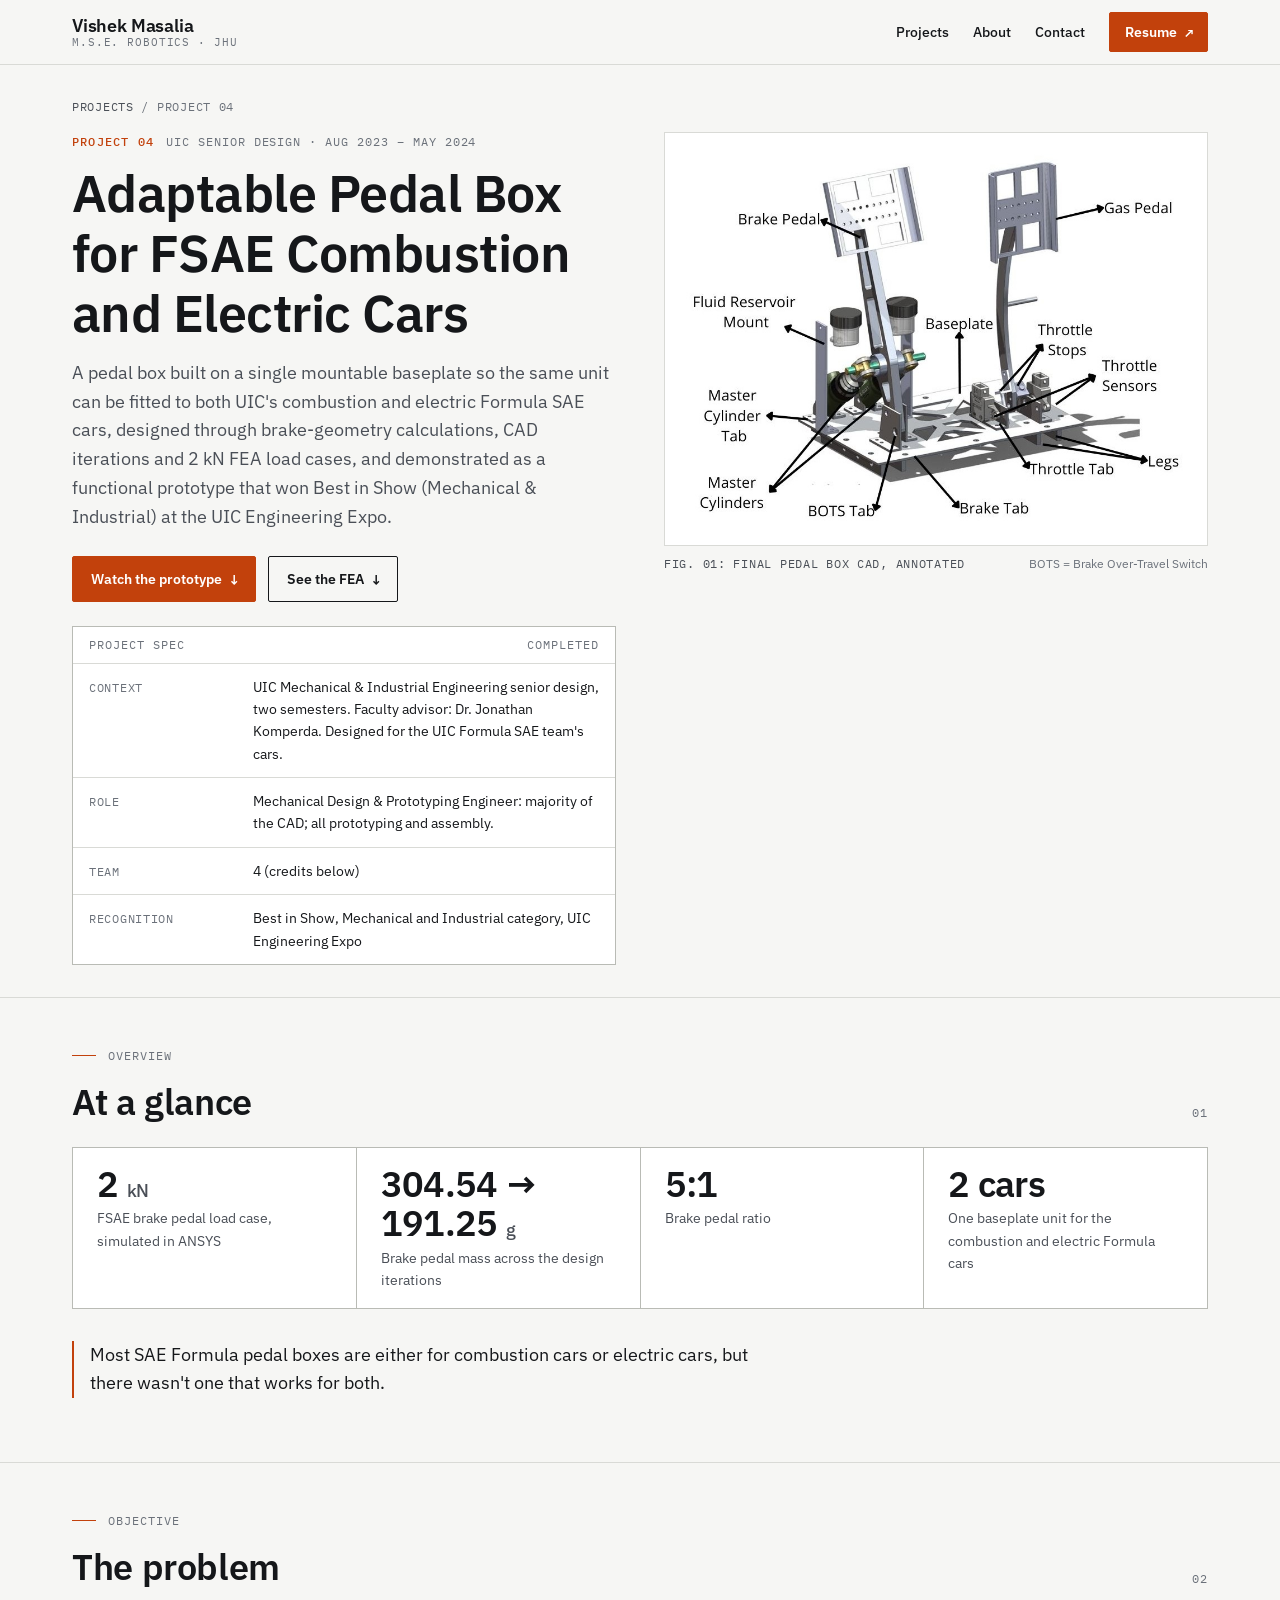
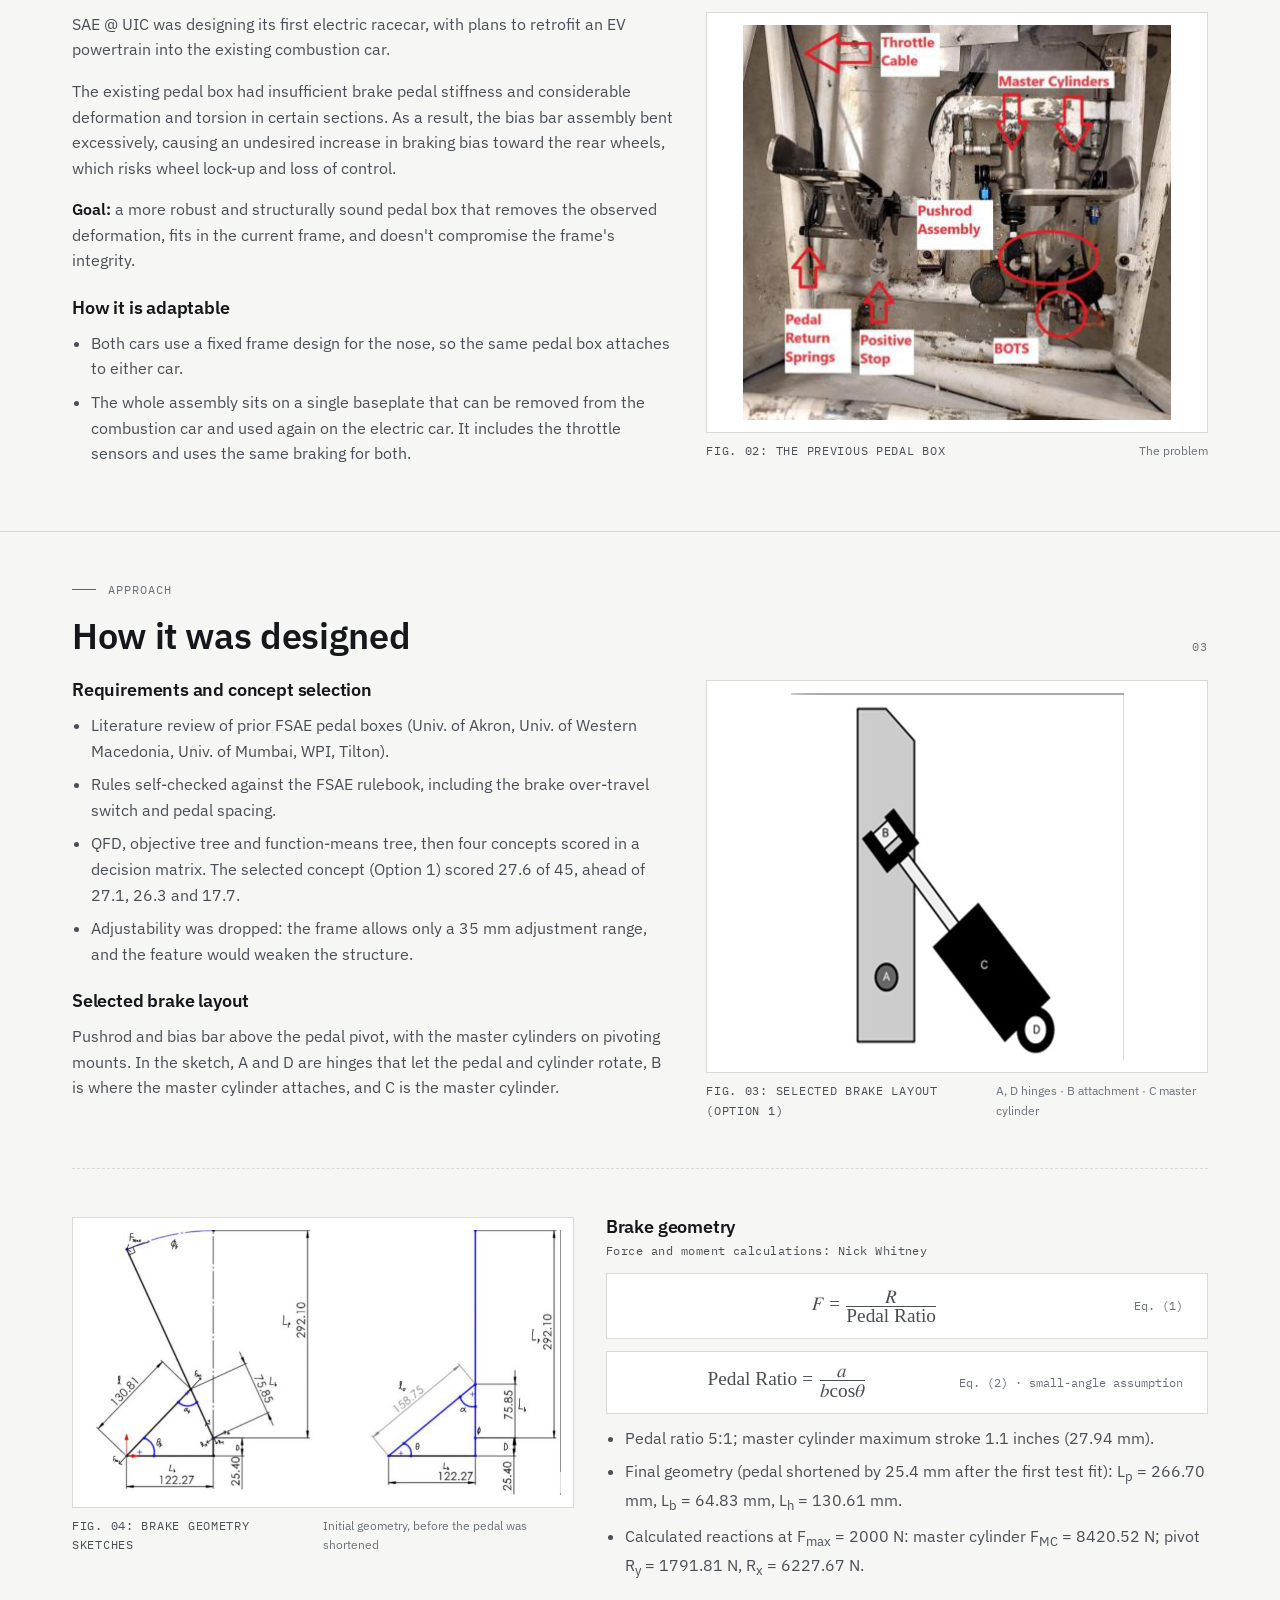
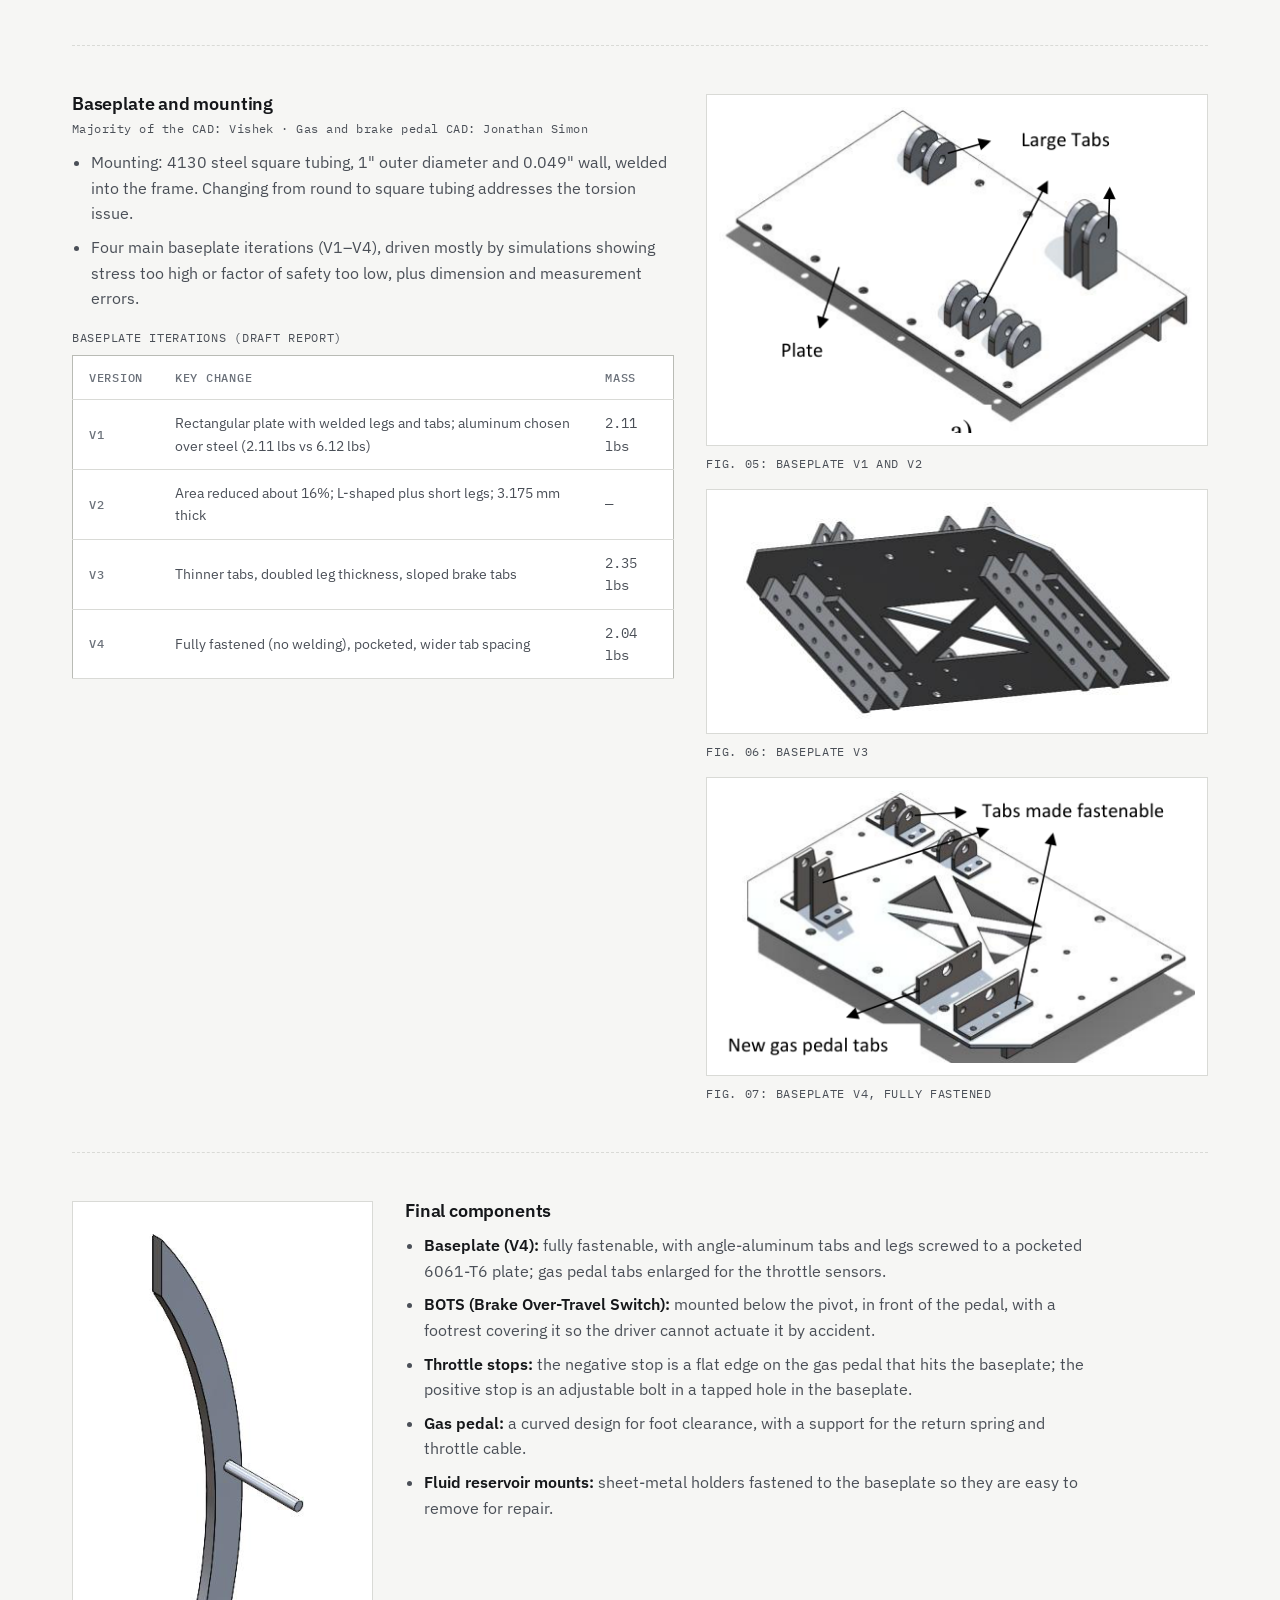
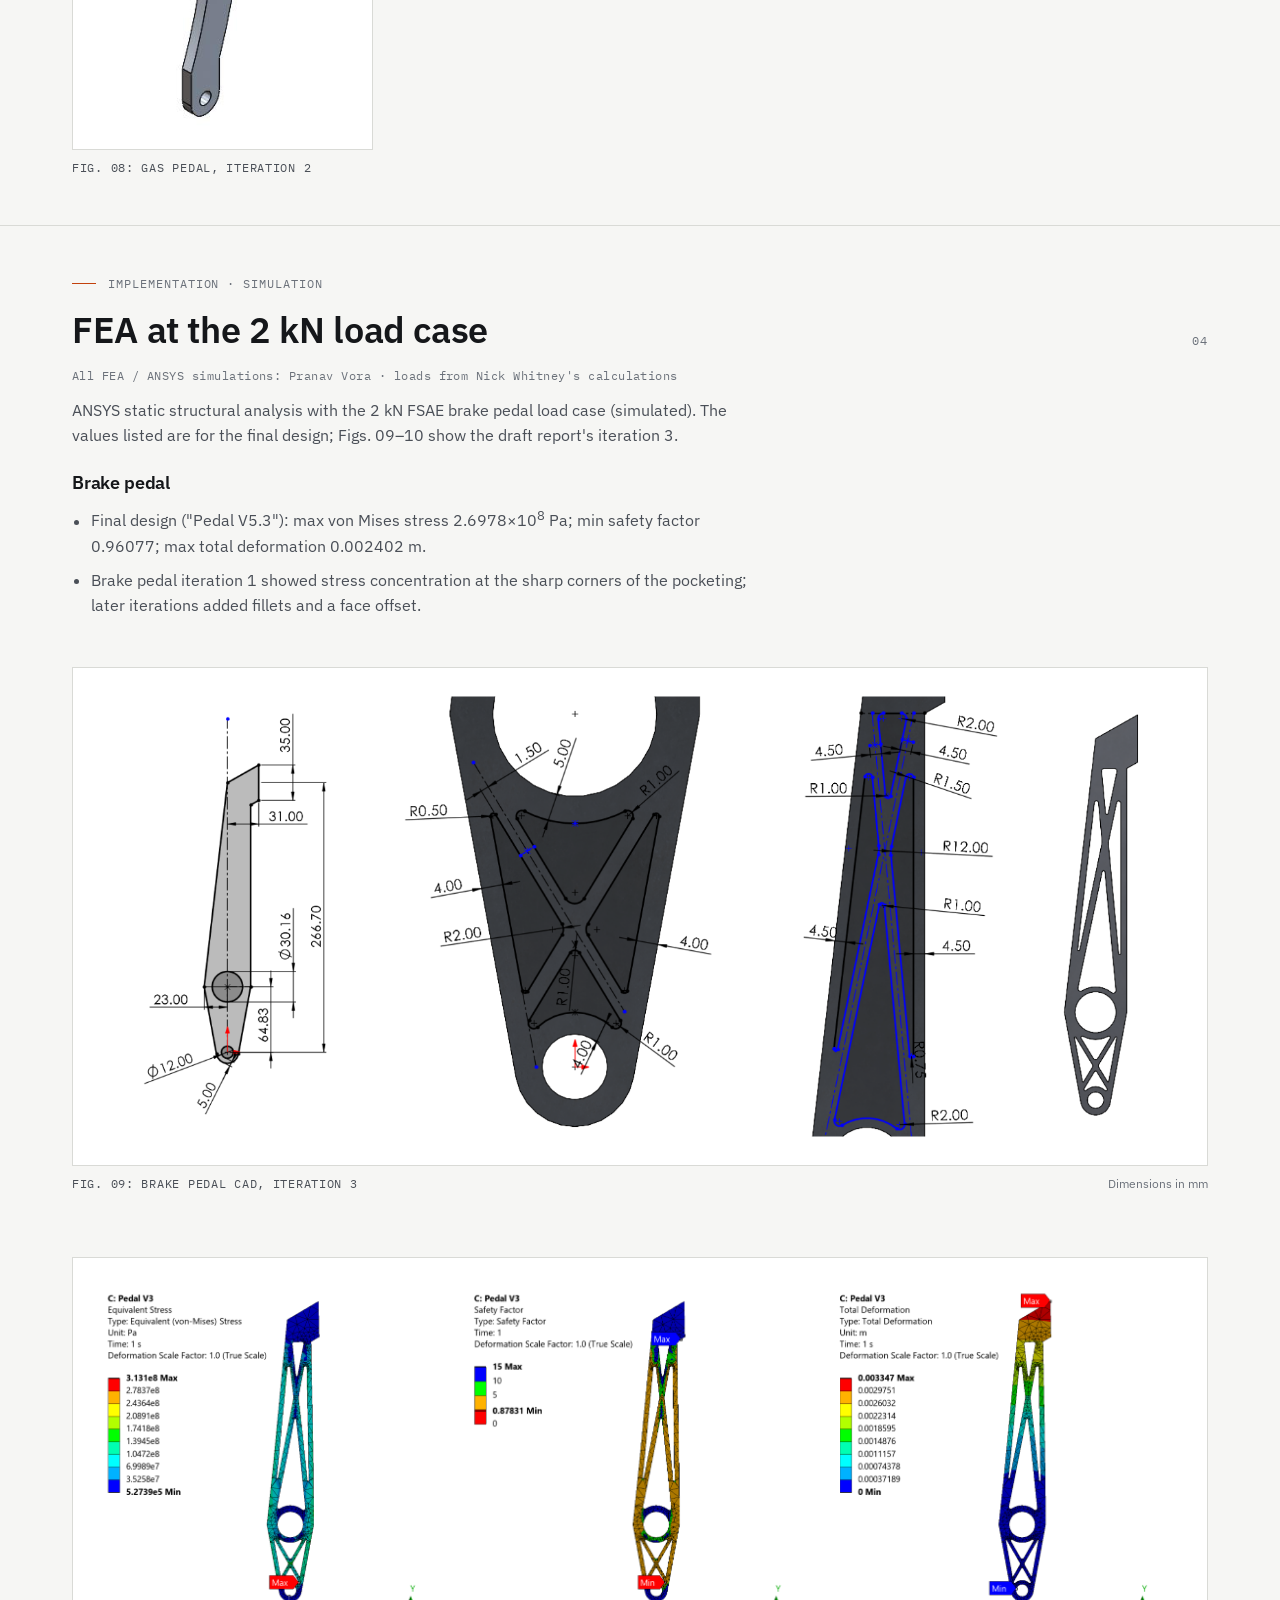
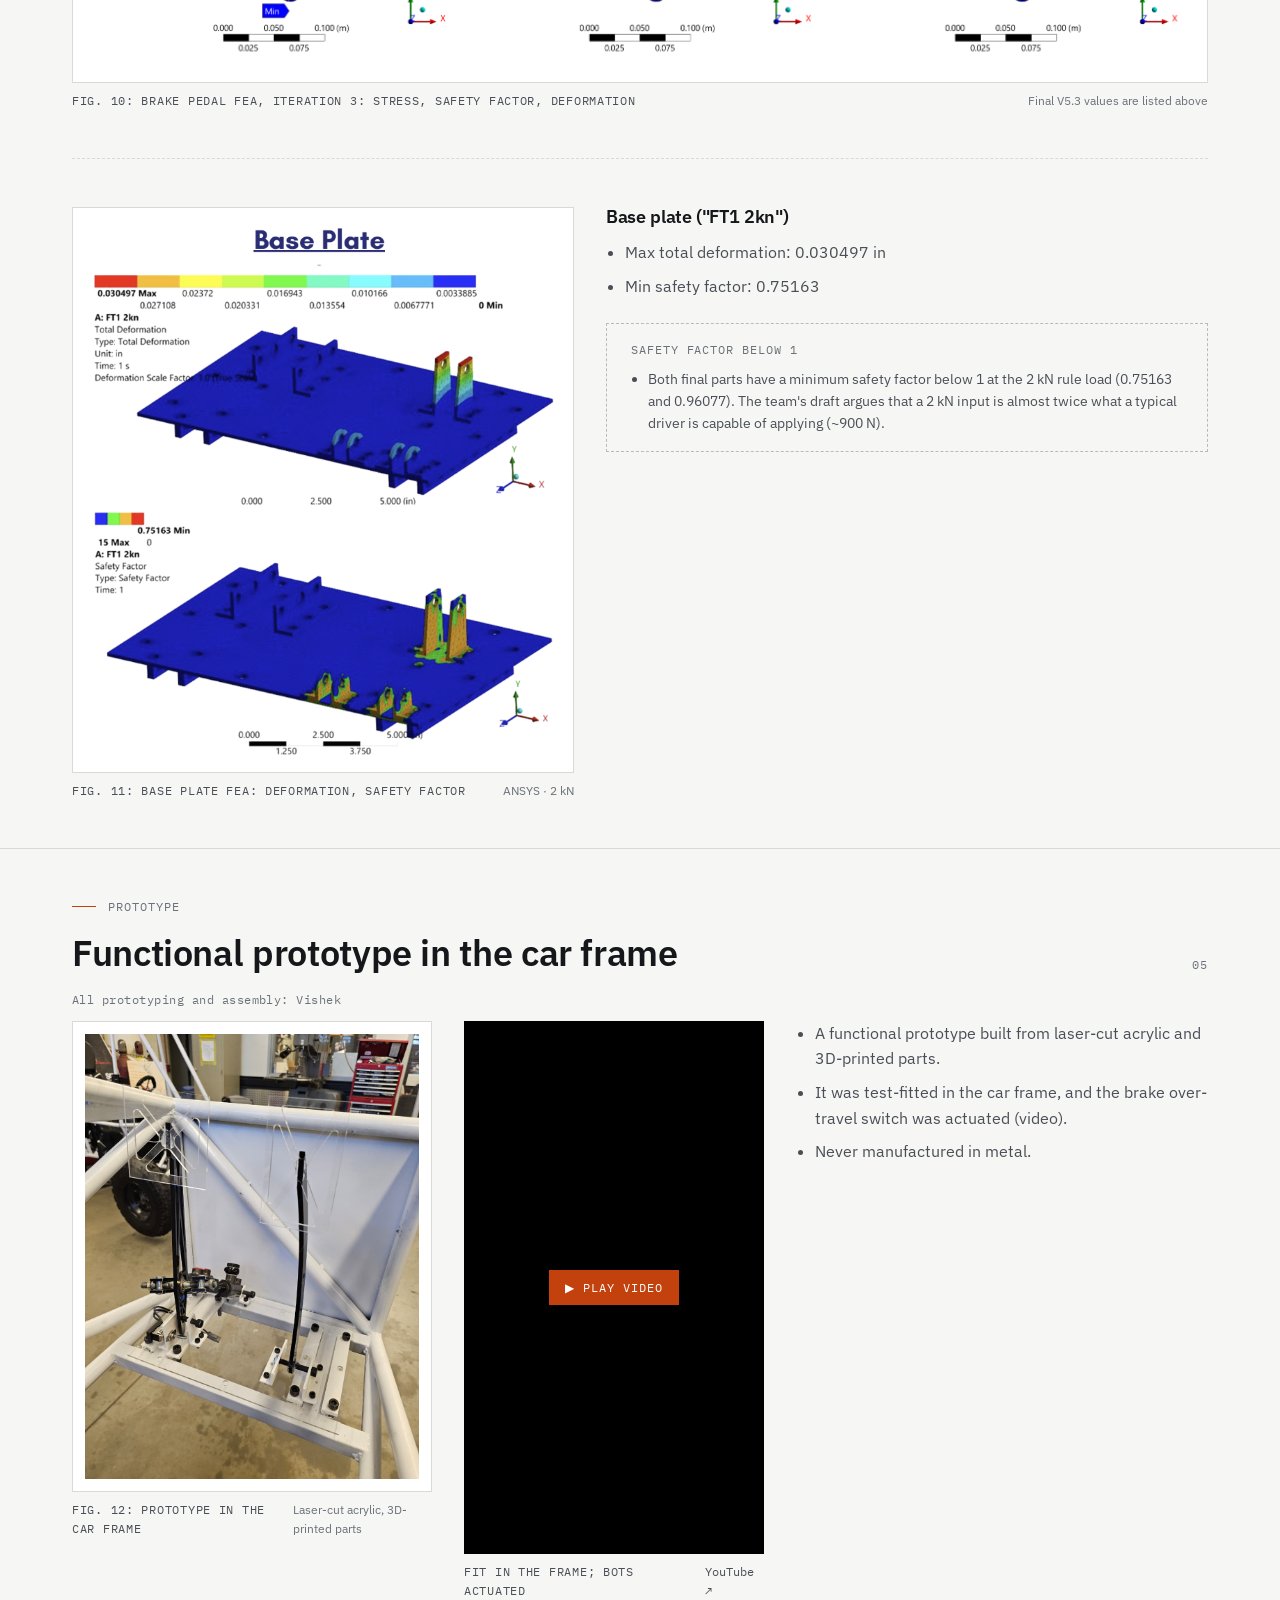
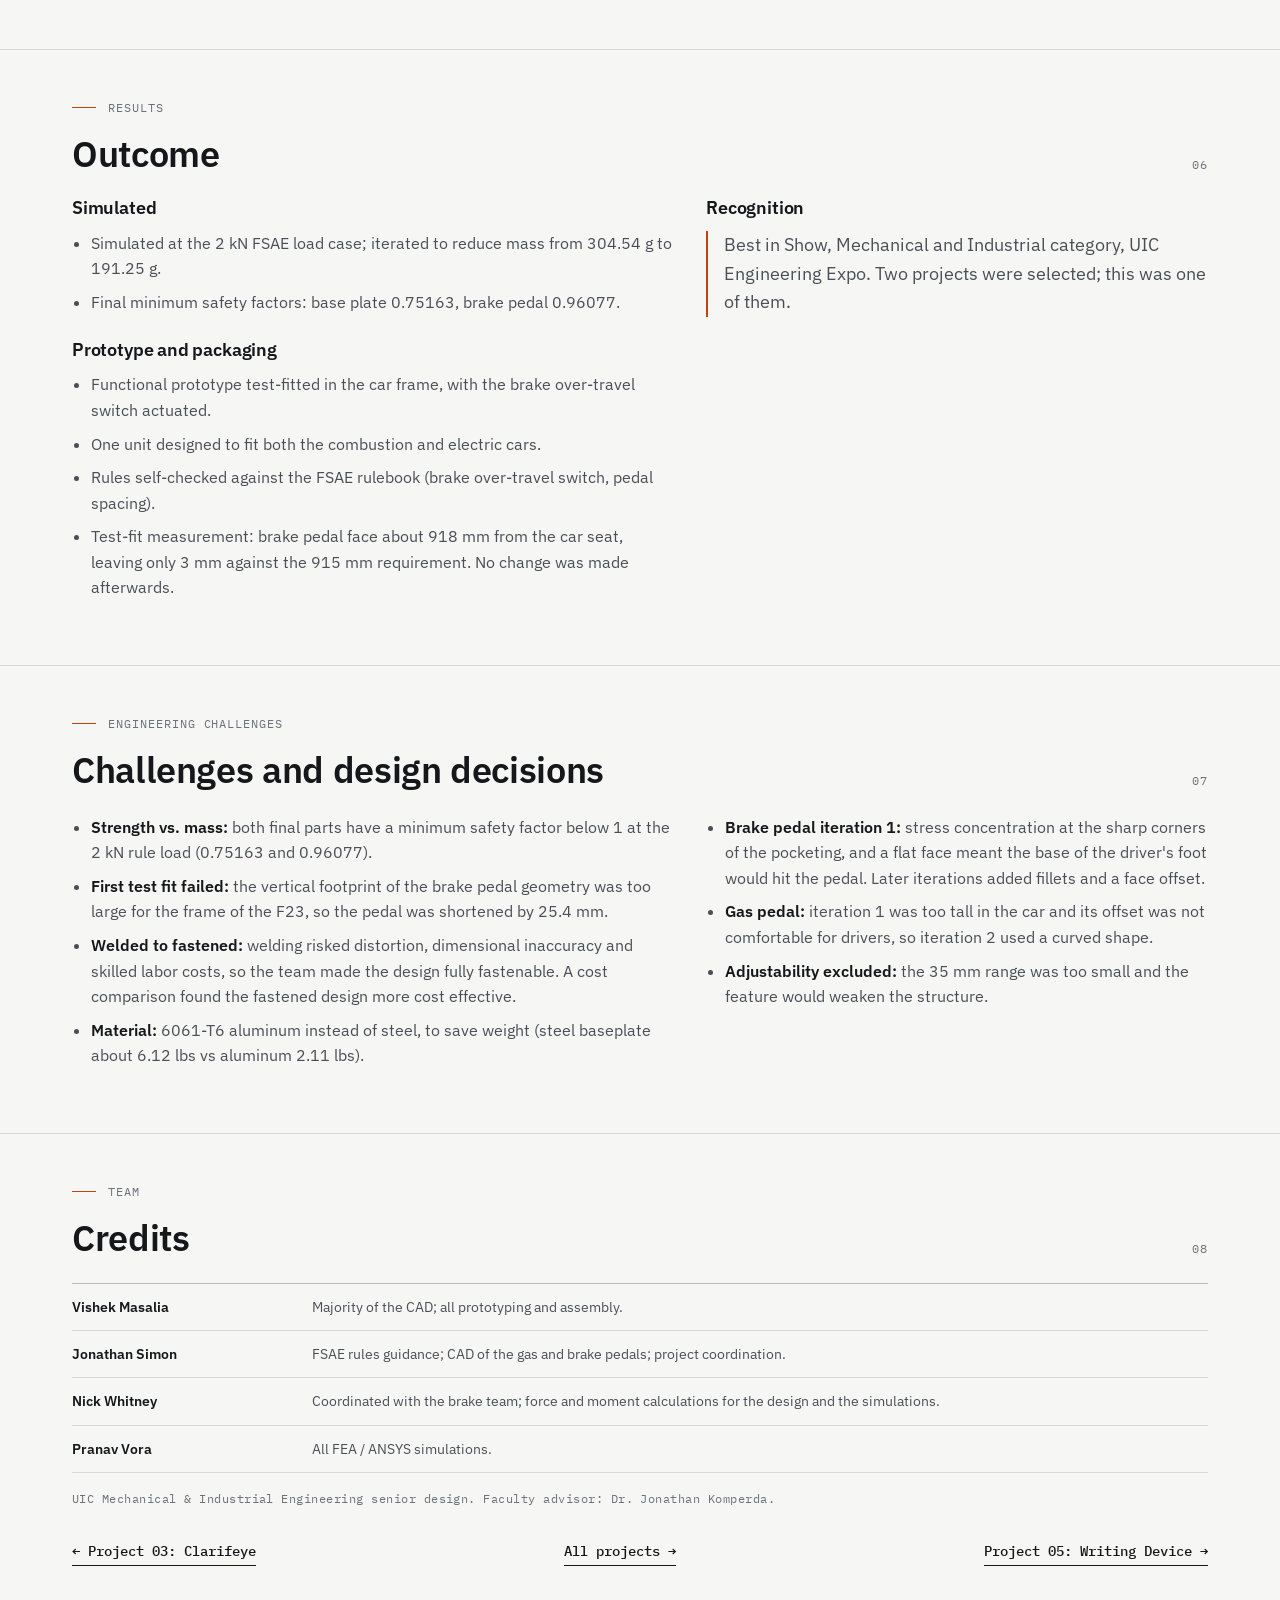
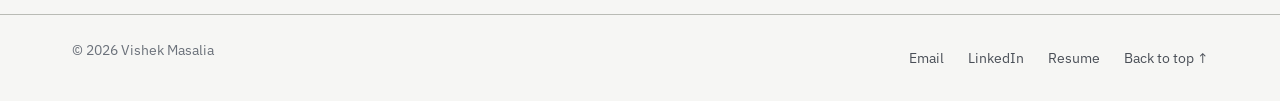
==== commit 665dde77: "Stage 3, added writing device project page and current projects pages" ====
--- a/projects/adaptable-pedal-box.html
+++ b/projects/adaptable-pedal-box.html
@@ -241,13 +241,13 @@
         <figure class="cs-fig">
           <!-- Composite of the four original Fig. 26 images extracted from the draft .docx (407x696, 583x643, 318x650, 232x652), set to 640 px tall. Composite 1615x688. -->
           <div class="cs-fig__frame"><img src="../assets/img/adaptable-pedal-box/brake-pedal-iter3-cad.png" width="1615" height="688" loading="lazy" alt="Brake pedal CAD, final draft iteration: dimensioned side drawing (266.70 mm overall, 64.83 mm pivot to bias bar, 12 mm pivot hole), two close-ups of the pocketing with fillet radii, and a render of the pocketed pedal."></div>
-          <figcaption><span class="fig-label">Fig. 09: Brake pedal CAD, iteration 3 (draft report)</span><span>Dimensions in mm</span></figcaption>
+          <figcaption><span class="fig-label">Fig. 09: Brake pedal CAD, iteration 3</span><span>Dimensions in mm</span></figcaption>
         </figure>
         <figure class="cs-fig" style="margin-top: var(--sp-6);">
           <!-- Composite of the original Fig. 28 plots from the draft .docx (stress 1026x1090, safety factor 728x775, deformation 1026x1090), 770 px tall. Composite 2269x818.
                NOTE: these are the draft's Iteration 3 ("Pedal V3") results; the page text lists the final V5.3 values (content file lines 5, 107). -->
           <div class="cs-fig__frame"><img src="../assets/img/adaptable-pedal-box/brake-pedal-iter3-fea.png" width="2269" height="818" loading="lazy" alt="Three ANSYS plots of brake pedal iteration 3 from the draft report: equivalent von Mises stress, safety factor, and total deformation."></div>
-          <figcaption><span class="fig-label">Fig. 10: Brake pedal FEA, iteration 3 (draft report): stress, safety factor, deformation</span><span>Final V5.3 values are listed above</span></figcaption>
+          <figcaption><span class="fig-label">Fig. 10: Brake pedal FEA, iteration 3: stress, safety factor, deformation</span><span>Final V5.3 values are listed above</span></figcaption>
         </figure>
       </div>
 
@@ -370,7 +370,7 @@
       <div class="cs-nextprev" style="margin-top: var(--sp-6);">
         <a class="link-arrow" href="clarifeye.html"><span aria-hidden="true">←</span> Project 03: Clarifeye</a>
         <a class="link-arrow" href="../index.html#projects">All projects <span aria-hidden="true">→</span></a>
-        <!-- TODO (Stage 3+): next-project link once projects/autonomous-writing-device.html exists -->
+        <a class="link-arrow" href="autonomous-writing-device.html">Project 05: Writing Device <span aria-hidden="true">→</span></a>
       </div>
     </div>
   </section>
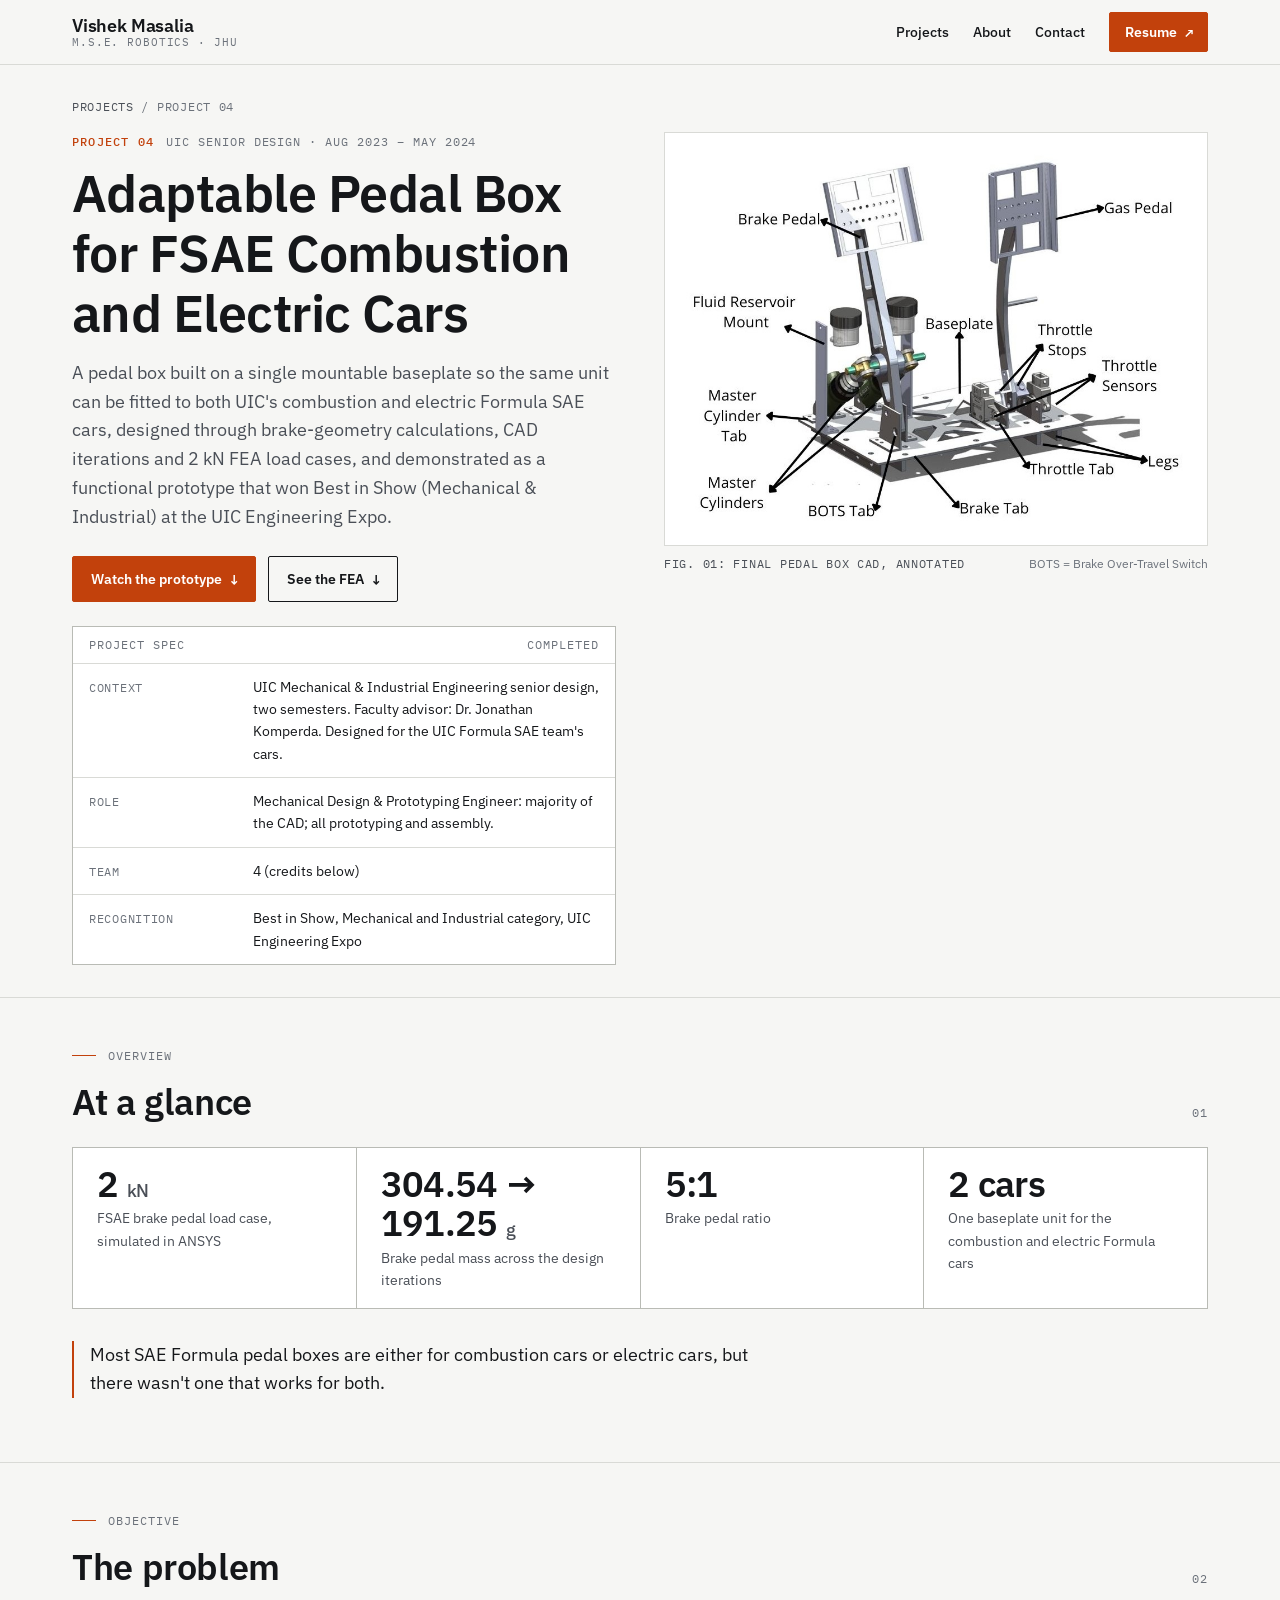
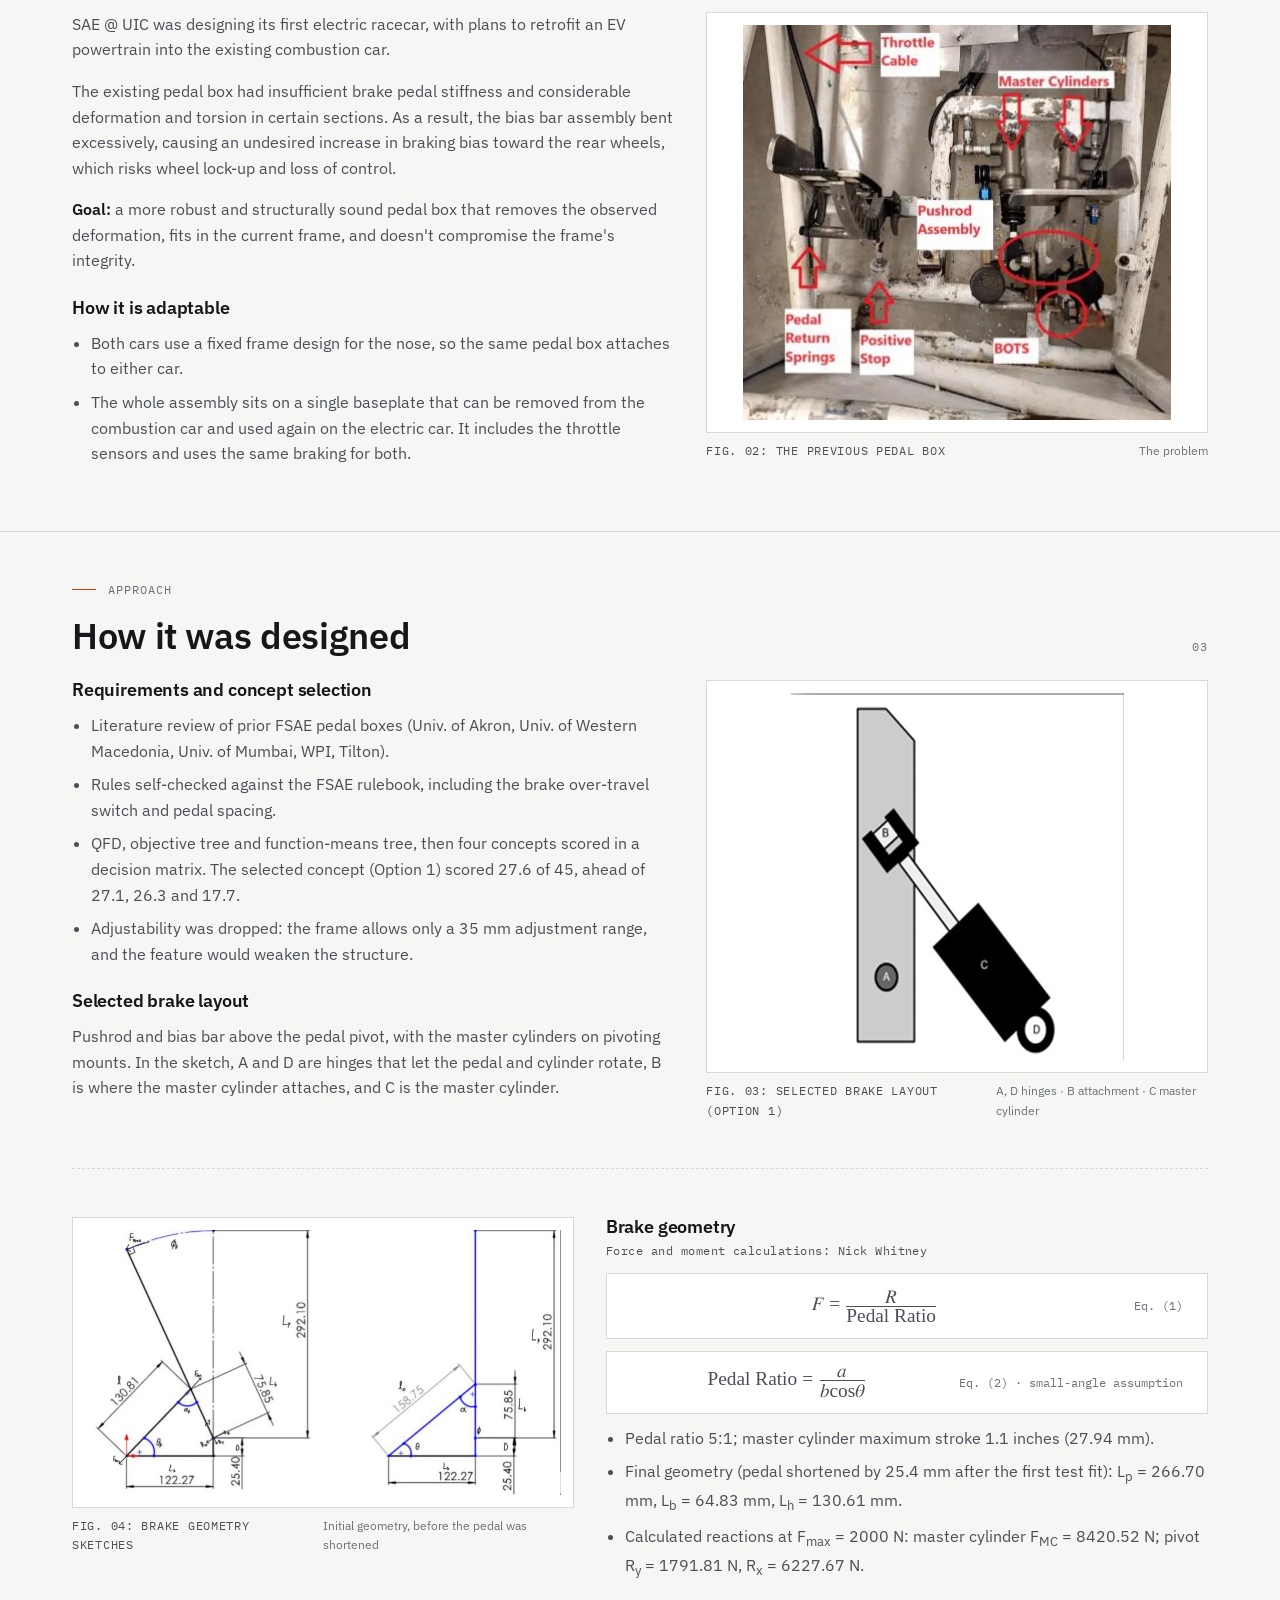
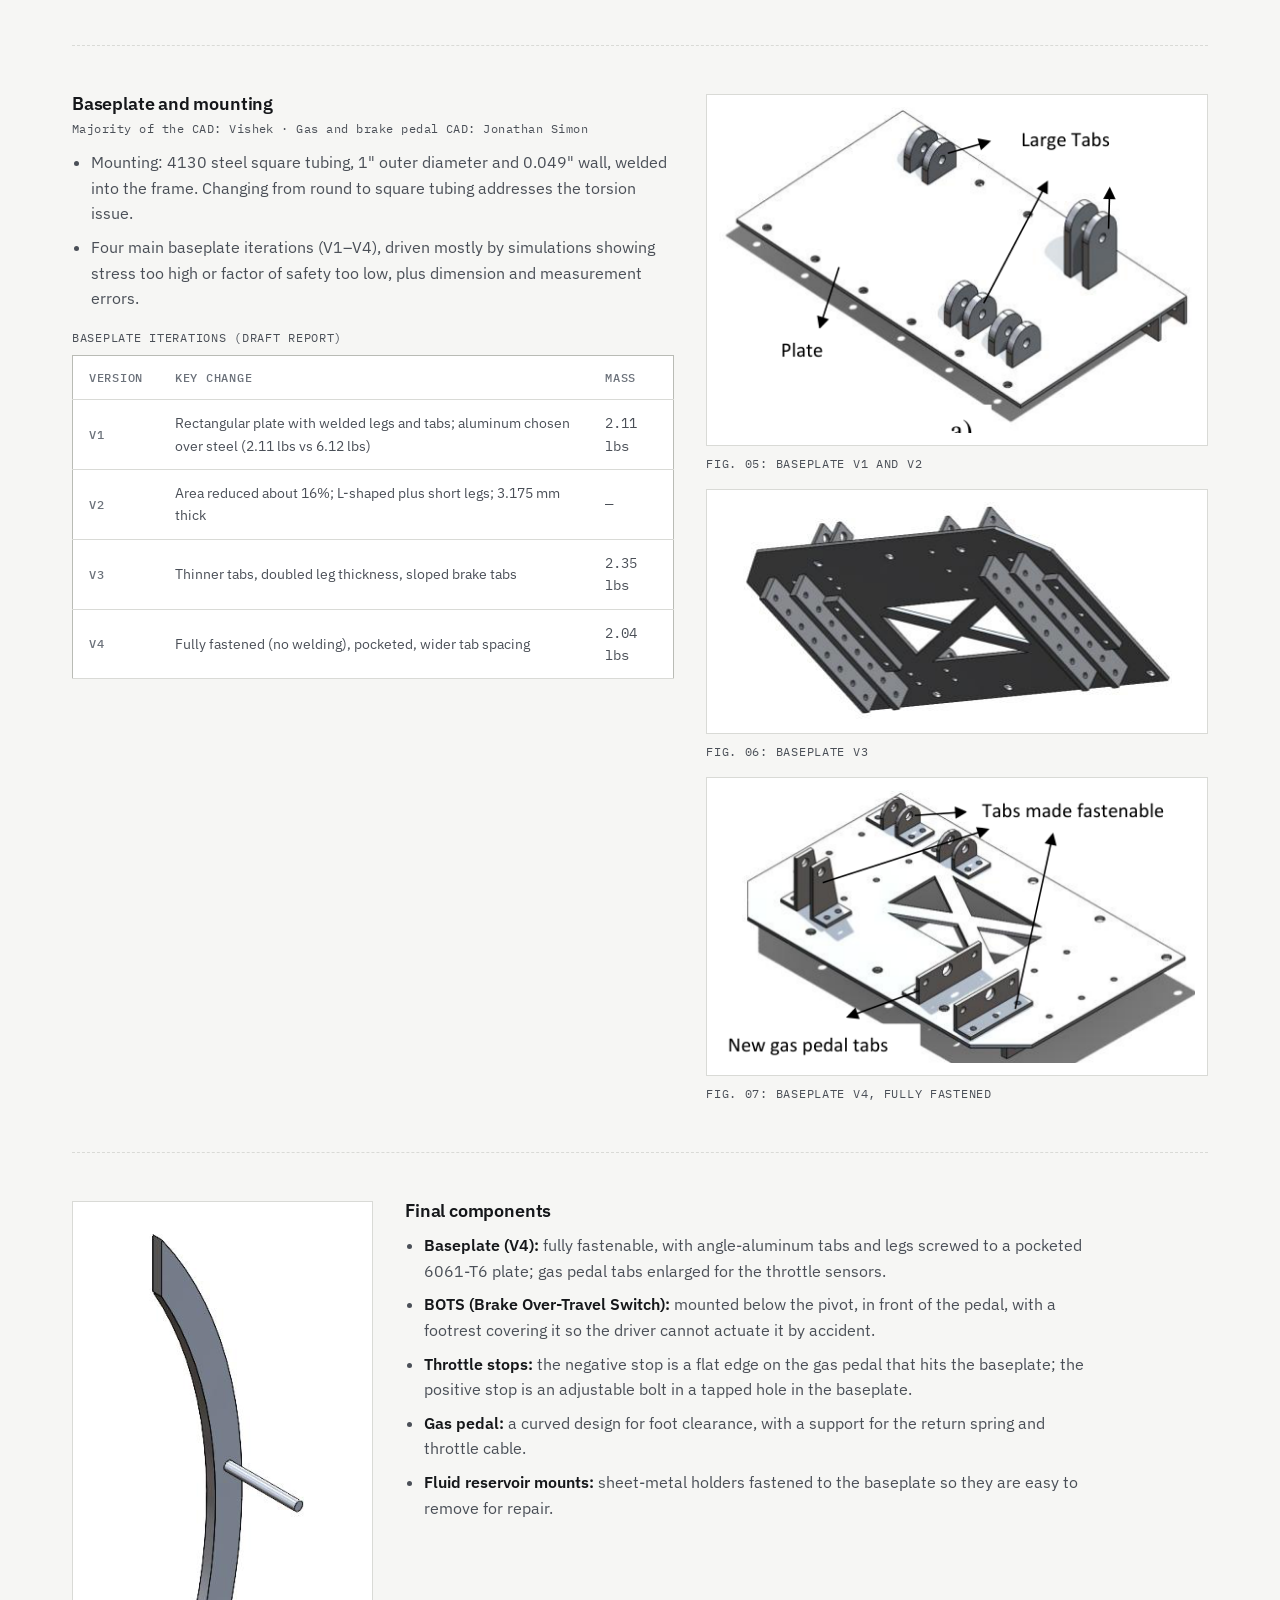
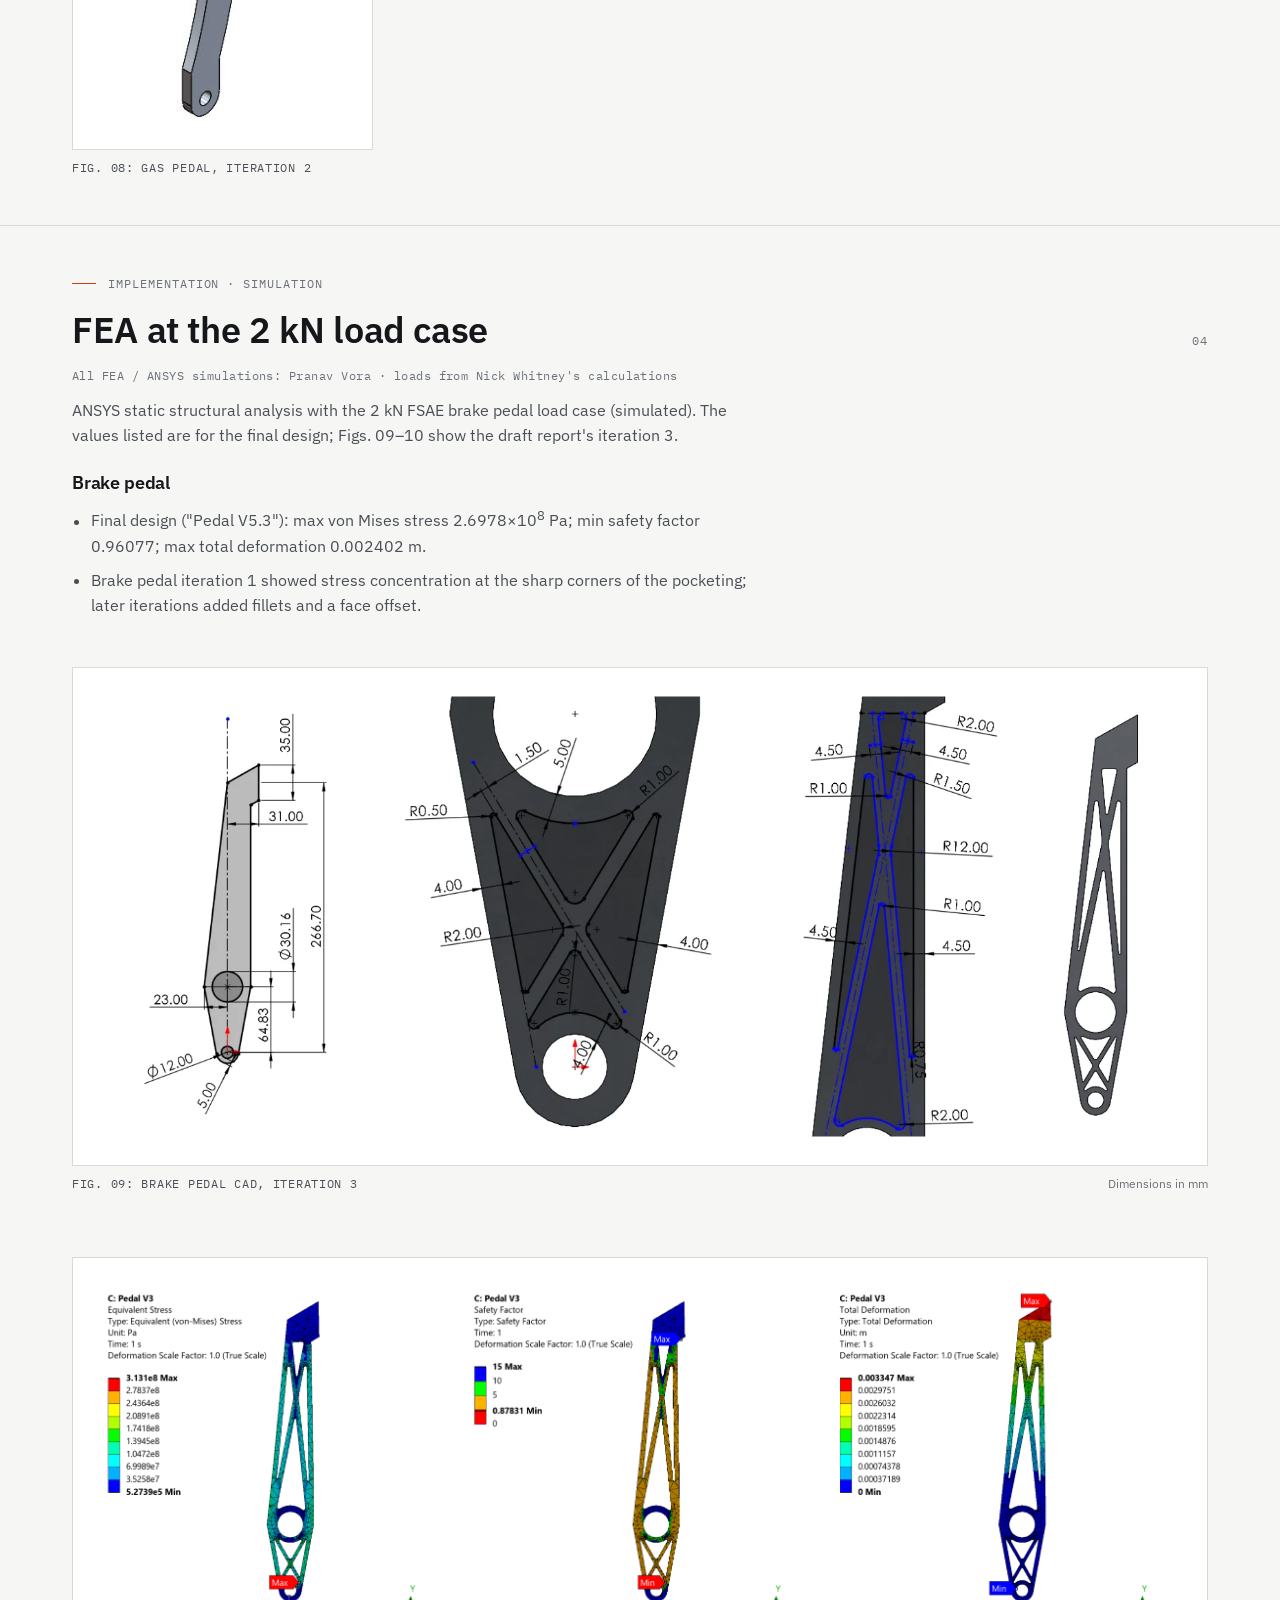
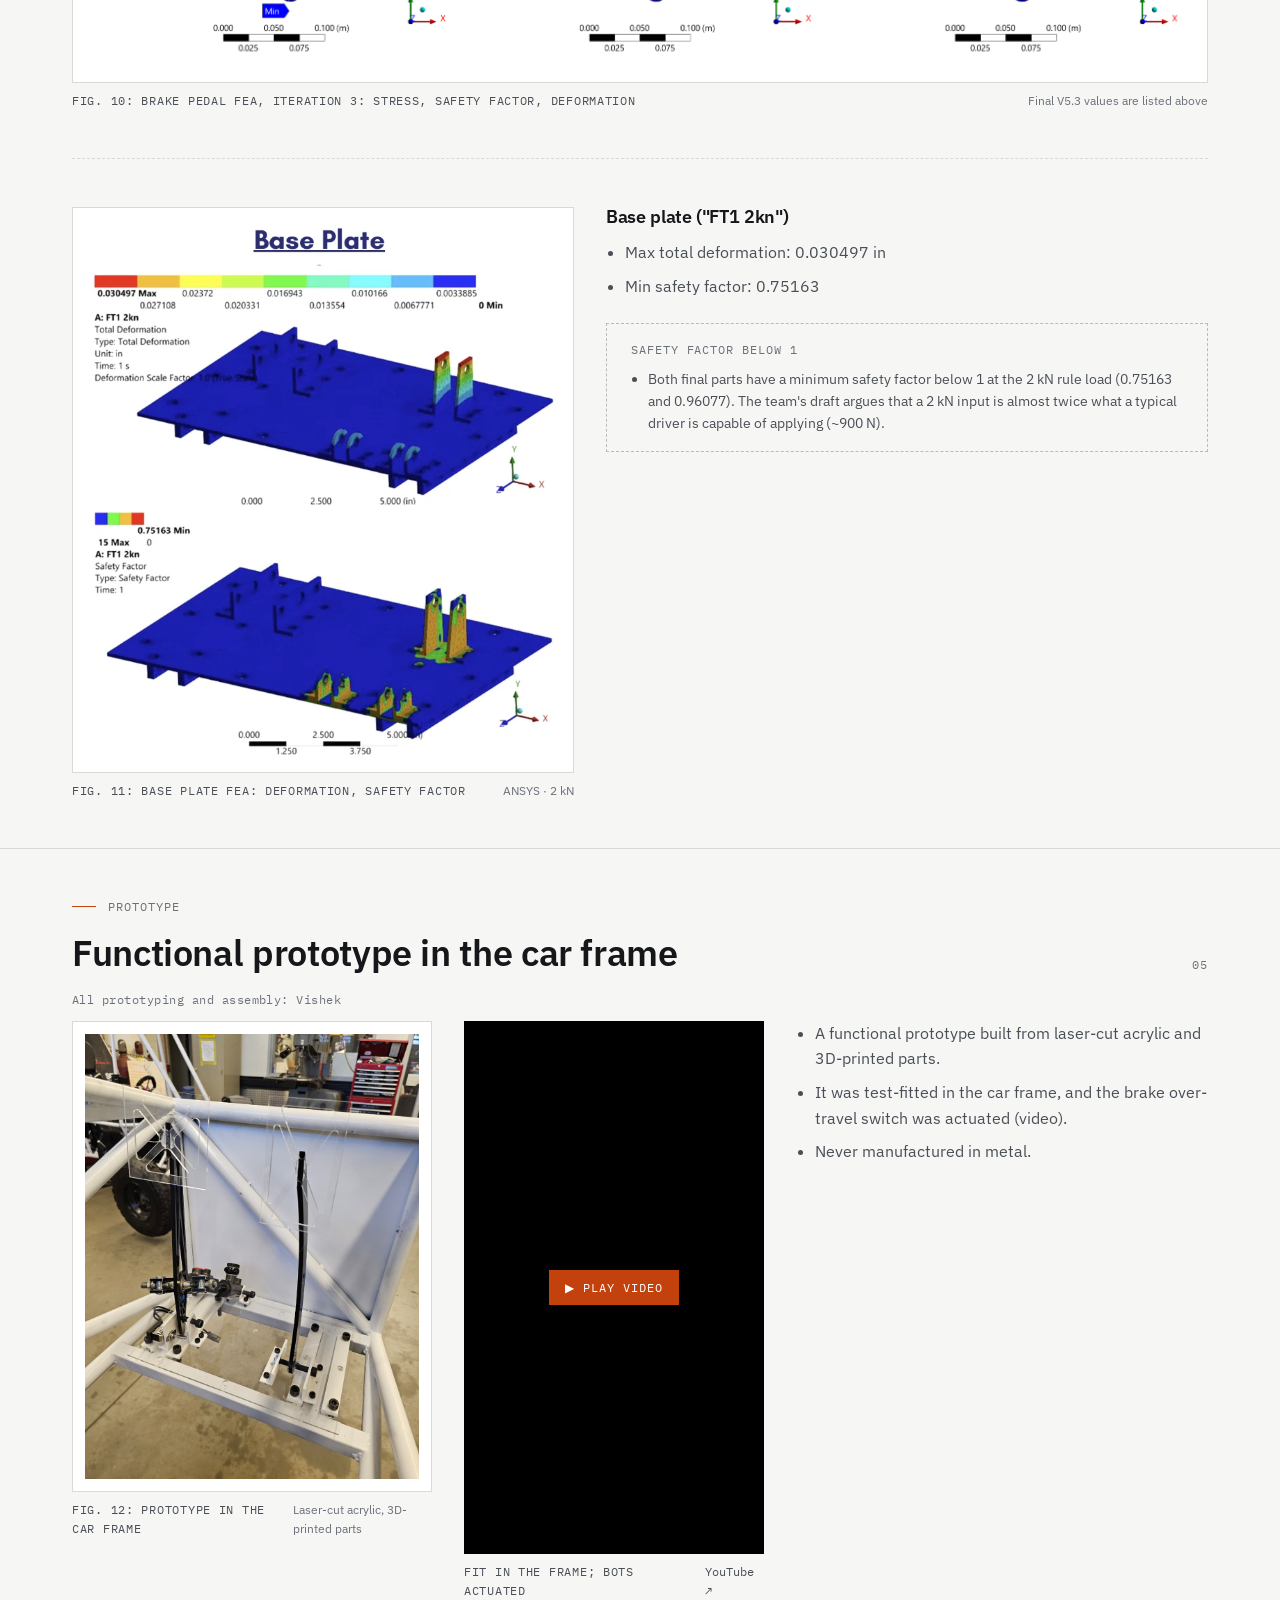
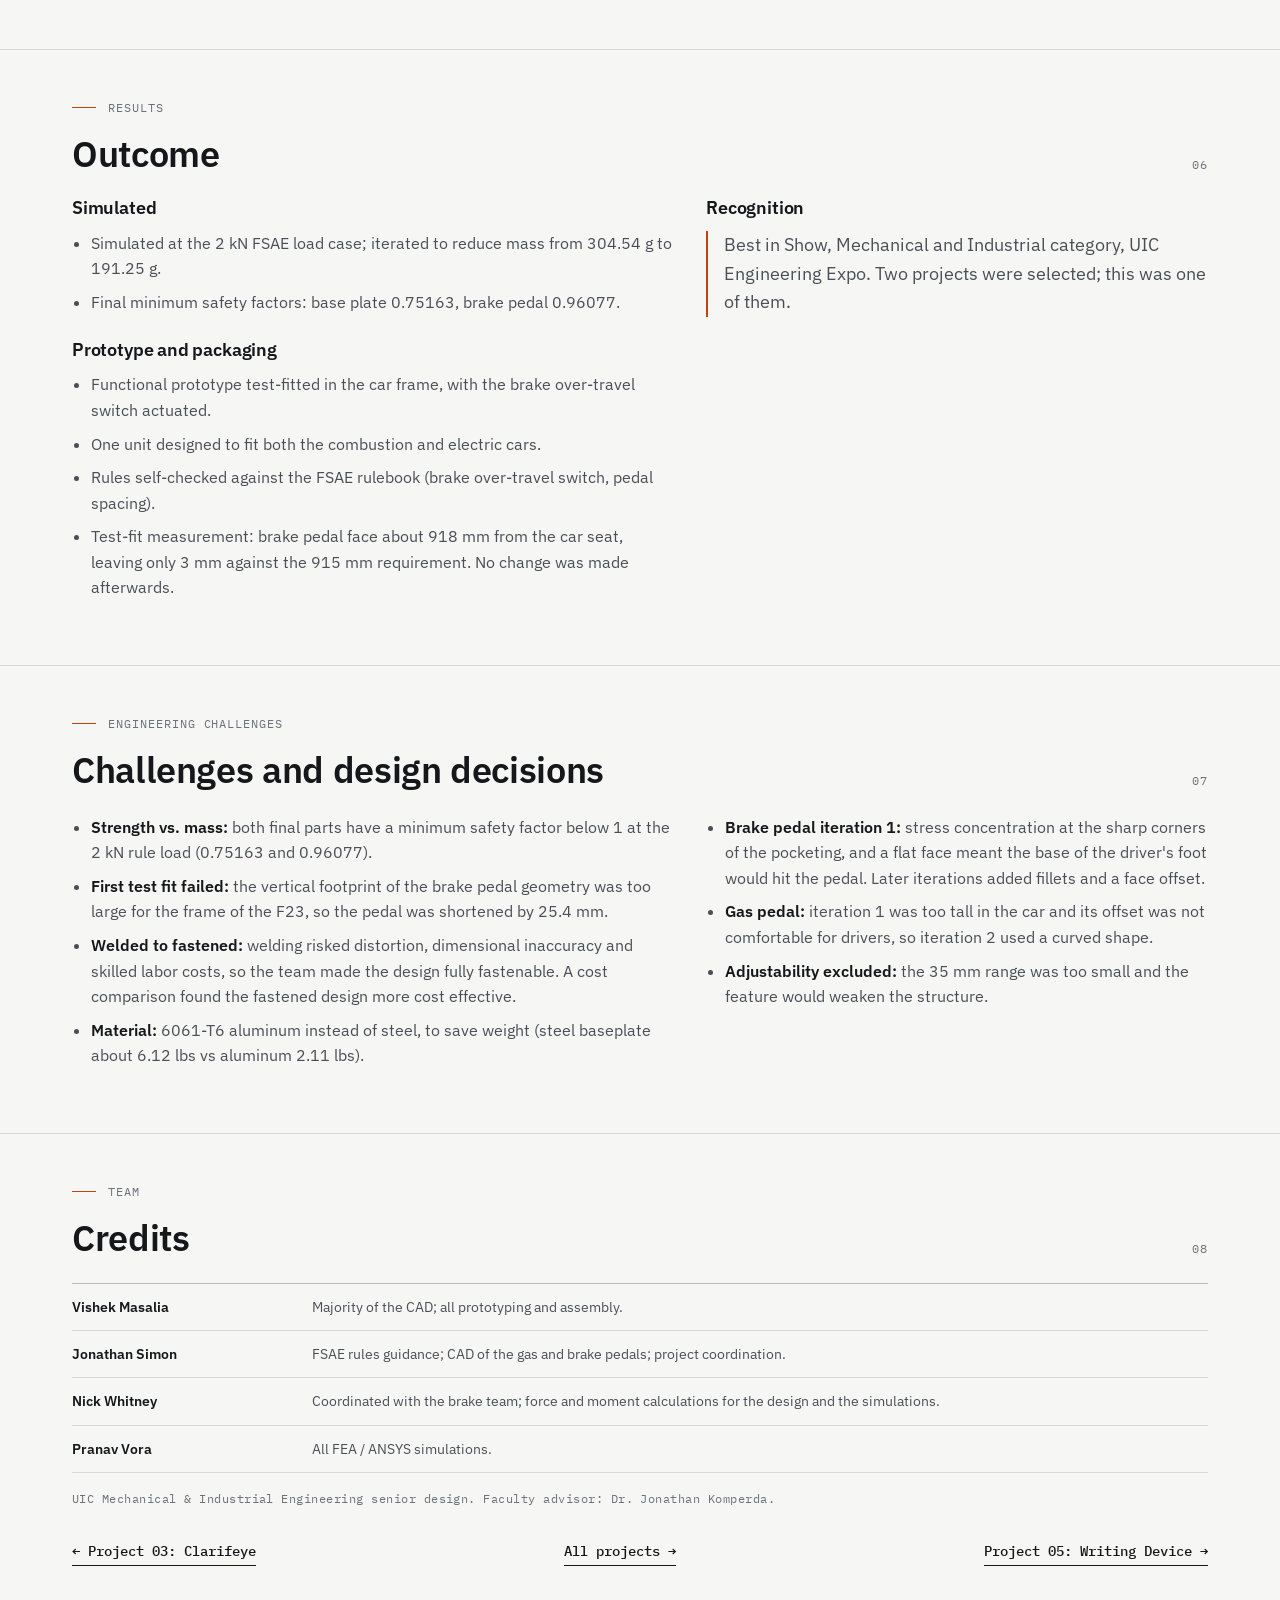
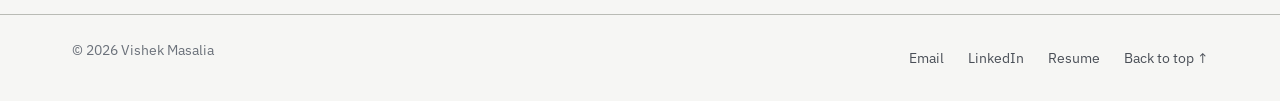
==== commit 93ea20c3: "Audit fixes: favicon, 404, WebP images, untrack unused files" ====
--- a/projects/adaptable-pedal-box.html
+++ b/projects/adaptable-pedal-box.html
@@ -4,7 +4,7 @@
   <meta charset="utf-8">
   <meta name="viewport" content="width=device-width, initial-scale=1">
   <title>Adaptable Pedal Box for FSAE Combustion and Electric Cars | Vishek Masalia</title>
-  <meta name="description" content="Case study: a baseplate-mounted FSAE pedal box that fits both combustion and electric Formula cars, simulated at the 2 kN brake pedal load case and built as a functional prototype. UIC senior design; Best in Show (Mechanical &amp; Industrial), UIC Engineering Expo.">
+  <meta name="description" content="UIC senior design: a baseplate-mounted FSAE pedal box for combustion and electric cars, simulated at 2 kN and prototyped. Best in Show (Mech. &amp; Ind.), UIC Expo.">
   <link rel="canonical" href="https://vishekm.github.io/projects/adaptable-pedal-box.html">
   <meta property="og:type" content="article">
   <meta property="og:title" content="Adaptable Pedal Box for FSAE Combustion and Electric Cars | Vishek Masalia">
@@ -12,6 +12,9 @@
   <meta property="og:url" content="https://vishekm.github.io/projects/adaptable-pedal-box.html">
   <meta property="og:image" content="https://vishekm.github.io/assets/img/adaptable-pedal-box/pedal-box-cad-annotated.jpg">
   <meta name="twitter:card" content="summary_large_image">
+  <link rel="icon" href="../favicon.svg" type="image/svg+xml">
+  <link rel="icon" href="../favicon-32.png" sizes="32x32" type="image/png">
+  <link rel="apple-touch-icon" href="../apple-touch-icon.png">
   <link rel="preconnect" href="https://fonts.googleapis.com">
   <link rel="preconnect" href="https://fonts.gstatic.com" crossorigin>
   <link rel="stylesheet" href="https://fonts.googleapis.com/css2?family=IBM+Plex+Mono:wght@400;500&family=IBM+Plex+Sans:wght@400;500;600&display=swap">
@@ -112,7 +115,7 @@
         </div>
         <figure class="cs-fig">
           <!-- LOW-RES SOURCE: 428x395 px, cropped from the draft report render. Natural size. -->
-          <div class="cs-fig__frame"><img src="../assets/img/adaptable-pedal-box/fig1-previous-pedal-box-photo-annotated.png" width="428" height="395" loading="lazy" alt="Photo of the previous pedal box with red labels: throttle cable, master cylinders, pushrod assembly, BOTS, pedal return springs and positive stop."></div>
+          <div class="cs-fig__frame"><picture><source srcset="../assets/img/adaptable-pedal-box/fig1-previous-pedal-box-photo-annotated-opt.webp" type="image/webp"><img src="../assets/img/adaptable-pedal-box/fig1-previous-pedal-box-photo-annotated.png" width="428" height="395" loading="lazy" alt="Photo of the previous pedal box with red labels: throttle cable, master cylinders, pushrod assembly, BOTS, pedal return springs and positive stop."></picture></div>
           <figcaption><span class="fig-label">Fig. 02: The previous pedal box</span><span>The problem</span></figcaption>
         </figure>
       </div>
@@ -240,7 +243,7 @@
         </div>
         <figure class="cs-fig">
           <!-- Composite of the four original Fig. 26 images extracted from the draft .docx (407x696, 583x643, 318x650, 232x652), set to 640 px tall. Composite 1615x688. -->
-          <div class="cs-fig__frame"><img src="../assets/img/adaptable-pedal-box/brake-pedal-iter3-cad.png" width="1615" height="688" loading="lazy" alt="Brake pedal CAD, final draft iteration: dimensioned side drawing (266.70 mm overall, 64.83 mm pivot to bias bar, 12 mm pivot hole), two close-ups of the pocketing with fillet radii, and a render of the pocketed pedal."></div>
+          <div class="cs-fig__frame"><picture><source srcset="../assets/img/adaptable-pedal-box/brake-pedal-iter3-cad-opt.webp" type="image/webp"><img src="../assets/img/adaptable-pedal-box/brake-pedal-iter3-cad.png" width="1615" height="688" loading="lazy" alt="Brake pedal CAD, final draft iteration: dimensioned side drawing (266.70 mm overall, 64.83 mm pivot to bias bar, 12 mm pivot hole), two close-ups of the pocketing with fillet radii, and a render of the pocketed pedal."></picture></div>
           <figcaption><span class="fig-label">Fig. 09: Brake pedal CAD, iteration 3</span><span>Dimensions in mm</span></figcaption>
         </figure>
         <figure class="cs-fig" style="margin-top: var(--sp-6);">
@@ -267,7 +270,7 @@
         </div>
         <figure class="cs-fig">
           <!-- SOURCE 695x788 px; slightly soft but legible (content file line 151). -->
-          <div class="cs-fig__frame"><img src="../assets/img/adaptable-pedal-box/base-plate-fea.png" width="695" height="788" loading="lazy" style="max-height:620px;width:auto;" alt="Two ANSYS plots of the base plate (FT1 2kn): total deformation with a maximum of 0.030497 inches, and safety factor with a minimum of 0.75163."></div>
+          <div class="cs-fig__frame"><picture><source srcset="../assets/img/adaptable-pedal-box/base-plate-fea-opt.webp" type="image/webp"><img src="../assets/img/adaptable-pedal-box/base-plate-fea.png" width="695" height="788" loading="lazy" style="max-height:620px;width:auto;" alt="Two ANSYS plots of the base plate (FT1 2kn): total deformation with a maximum of 0.030497 inches, and safety factor with a minimum of 0.75163."></picture></div>
           <figcaption><span class="fig-label">Fig. 11: Base plate FEA: deformation, safety factor</span><span>ANSYS · 2 kN</span></figcaption>
         </figure>
       </div>
@@ -291,7 +294,7 @@
             <img src="https://i.ytimg.com/vi/MlWG3QijzkE/hqdefault.jpg" width="480" height="360" loading="lazy" alt="Video thumbnail: pedal box prototype in the car frame">
             <button class="yt__btn" type="button" aria-label="Play prototype video"><span>▶ Play video</span></button>
           </div>
-          <figcaption><span class="fig-label">Fit in the frame; BOTS actuated</span><a href="https://youtube.com/shorts/MlWG3QijzkE" target="_blank" rel="noopener">YouTube ↗</a></figcaption>
+          <figcaption><span class="fig-label">Fit in the frame; BOTS actuated</span><a href="https://youtube.com/shorts/MlWG3QijzkE" target="_blank" rel="noopener" aria-label="Fit in the frame; BOTS actuated video on YouTube (opens in a new tab)">YouTube ↗</a></figcaption>
         </figure>
         <div class="cs-prose" style="flex: 1 1 280px;">
           <ul>
--- a/css/styles.css
+++ b/css/styles.css
@@ -493,3 +493,14 @@
    Scale the poster so only the video area shows; the iframe itself is unaffected. */
 .yt--short { overflow: hidden; }
 .yt--short > img { transform: scale(1.34); }
+
+/* Stage 5 audit fix: let wide equations scroll inside their box instead of widening the column
+   (grid items default to min-width:auto). No visual change at normal widths. */
+.cs-steps { grid-template-columns: minmax(0, 1fr); }
+.cs-steps > li, .cs-split > *, .eq { min-width: 0; }
+@media (max-width: 960px) {
+  .cs-hero__grid, .cs-split, .cs-split--flip, .cs-split--narrow-fig, .cs-split--even { grid-template-columns: minmax(0, 1fr); }
+}
+
+/* <picture> wrappers for WebP copies: transparent to layout, so existing img rules apply unchanged */
+picture { display: contents; }
